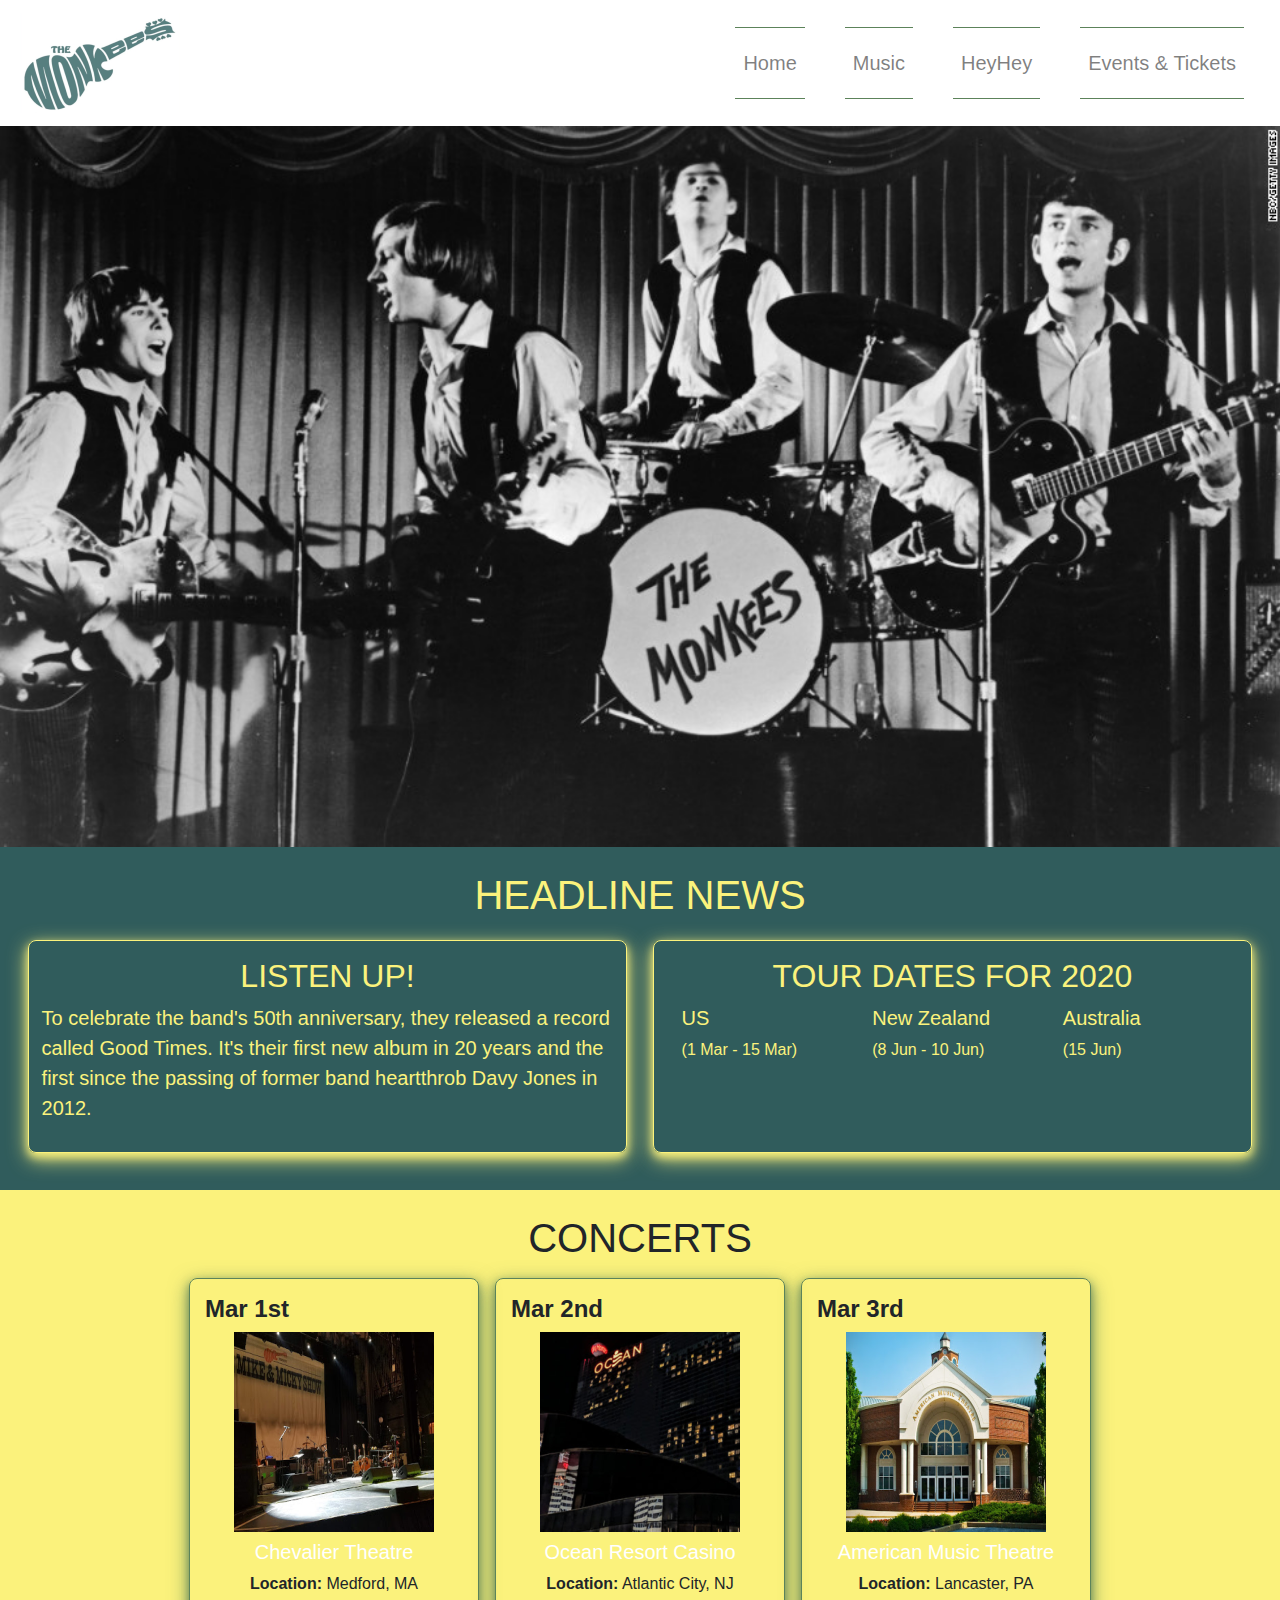
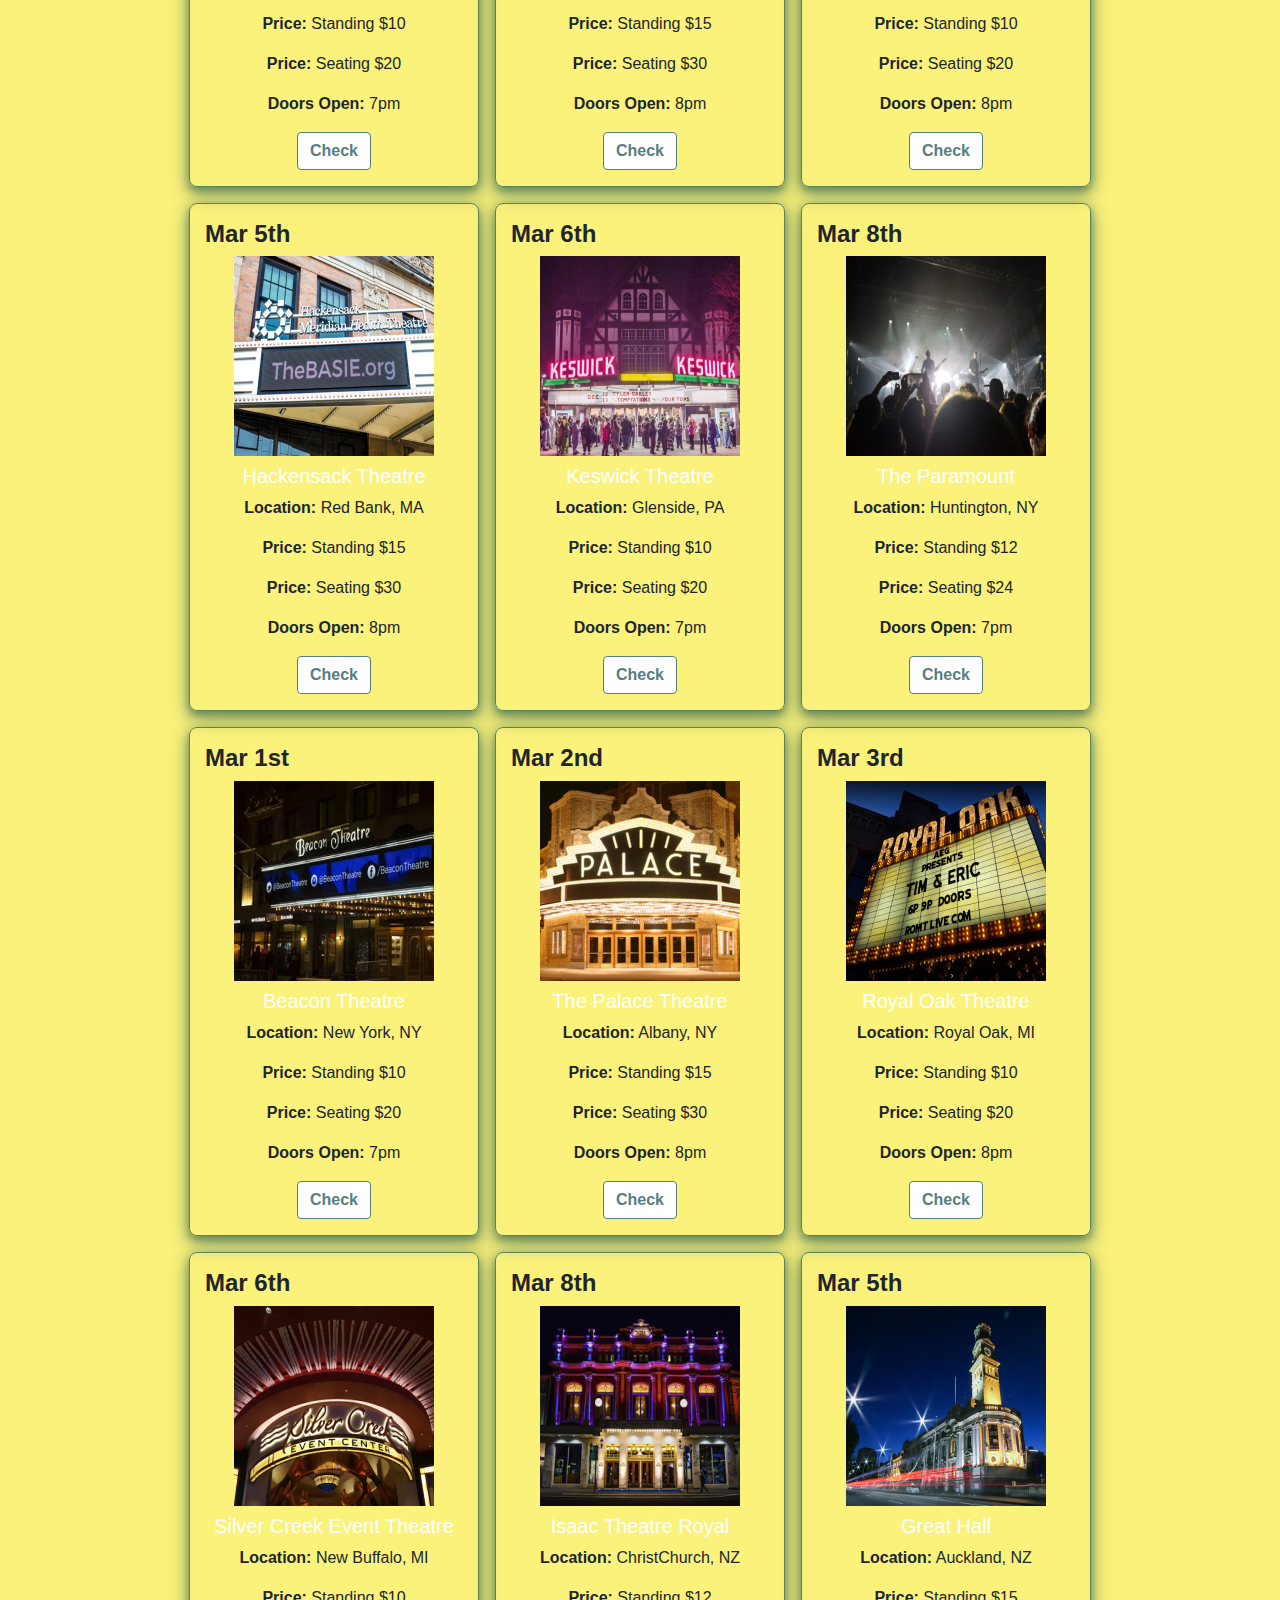
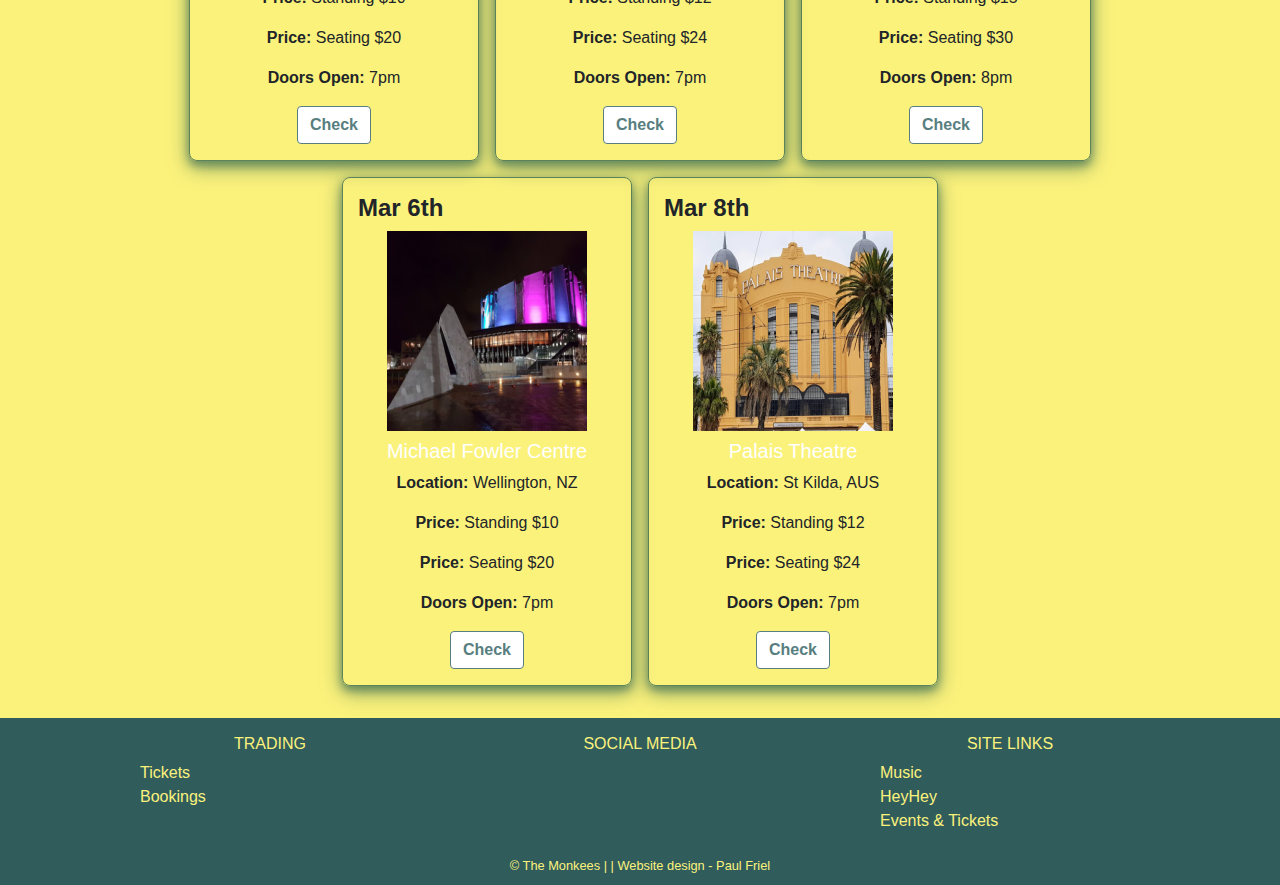
==== index.html @ 3a6ef6d2 "Headline news container revised bootstrap formatting to col-sm. Improved UXD." ====
<!DOCTYPE html>
<html lang="en">

<head>
    <meta charset="UTF-8">
    <meta name="viewport" content="initial-scale=1, maximum-scale=1, user-scalable=no, width=device-width, viewport-fit=cover">
    <meta http-equiv="X-UA-Compatible" content="ie=edge">
    <title>The Monkees - Music Promotion</title>
    <!-- Favicon -->
    <link rel="shortcut icon" type="image/png" href="assets/images/logo/favicon.png">

    <!-- bootstrap css -->
    <link rel="stylesheet" href="https://stackpath.bootstrapcdn.com/bootstrap/4.4.1/css/bootstrap.min.css" integrity="sha384-Vkoo8x4CGsO3+Hhxv8T/Q5PaXtkKtu6ug5TOeNV6gBiFeWPGFN9MuhOf23Q9Ifjh" crossorigin="anonymous">

    <!-- Font awesome -->
    <link rel="stylesheet" href="https://cdnjs.cloudflare.com/ajax/libs/font-awesome/5.11.2/css/all.min.css" integrity="sha256-+N4/V/SbAFiW1MPBCXnfnP9QSN3+Keu+NlB+0ev/YKQ=" crossorigin="anonymous" />

    <!-- Personal CSS -->
    <link rel="stylesheet" href="assets/css/style.css" type="text/css" />
</head>

<body>
    <!-- Navbar -->
    <nav class="navbar navbar-expand-sm navbar-light bg-white small-box-shadow sticky-top">

        <a class="navbar-brand px-1 mr-md-1" href="index.html">
            <img src="assets/images/logo/themonkeesbrand.png" alt="The Monkees">
            </a>

        <!-- Navbar collapses in a mobile view. Full navbar restored in both tablet & desktop views -->
        <button class="navbar-toggler" type="button" data-toggle="collapse" data-target="#navbarSupportedContent" aria-controls="navbarSupportedContent" aria-expanded="false" aria-label="Toggle navigation">
        <span class="navbar-toggler-icon"></span>
        </button>

        <div class="collapse navbar-collapse" id="navbarSupportedContent">
            <ul class="navbar-nav ml-auto">
                <!-- User options include Home, Music, HeyHey & Events and Tickets -->
                <li class="nav-item">
                    <a class="nav-link" href="index.html">Home<span class="sr-only">(current)</span></a>
                </li>
                <li class="nav-item">
                    <a class="nav-link" href="music.html">Music</a>
                </li>
                <li class="nav-item">
                    <a class="nav-link" href="heyhey.html">HeyHey</a>
                </li>
                <li class="nav-item">
                    <a class="nav-link" href="eventsandtickets.html">Events & Tickets</a>
                </li>
            </ul>
        </div>
    </nav>
    <section>
        <!-- Main Image -->
        <div class="px-0 py-0 container-fluid content-center-justify">
            <div id="main-image">
                <img class="img-fluid" src="assets/images/band/monkees.jpg" alt="Band performing on stage" width="3000">
            </div>
        </div>
    </section>
    <section id="headline-news">
        <!-- Headline news announcing The Monkees 50th anniversary & new tour dates for 2020 -->
        <div class="pt-4 pb-4 container-fluid">
            <h1>Headline News</h1>
            <div class="row">
                <div class="pt-3 col-sm listen-up">
                    <h2><i class="fas fa-headphones"></i> Listen Up! </h2>
                    <p>To celebrate the band's 50th anniversary, they released a record called Good Times. It's their first new album in 20 years and the first since the passing of former band heartthrob Davy Jones in 2012.</p>
                </div>
                <div class="pt-3 col-sm just-released">
                    <h2><i class="fas fa-broadcast-tower"></i> Tour Dates For 2020</h2>
                    <div class="row">
                        <div class="col-sm">
                            <span><i class="fas fa-ticket-alt"></i> US</span>
                            <p><small>(1 Mar - 15 Mar)</small></p>
                        </div>
                        <div class="col-sm">
                            <span><i class="fas fa-ticket-alt"></i> New Zealand</span>
                            <p><small>(8 Jun - 10 Jun)</small></p>
                        </div>
                        <div class="col-sm">
                            <span><i class="fas fa-ticket-alt"></i> Australia</span>
                            <p><small>(15 Jun)</small></p>
                        </div>
                    </div>
                </div>
            </div>
        </div>
    </section>
    <section id="tour-dates">
        <!-- Upcoming tour dates, location, venue & button to click for ticket availability -->
        <div class="pt-4 pb-4 container">
            <h1>Concerts</h1>
            <div class="row justify-content-center text-center">
                <!-- Individual cards setting out the summary tour event information -->
                <!-- Chevalier Theatre, Medford, MA (US) -->
                <div class="col-md-4 col-lg-4 card-style">
                    <div class="text-center">
                        <h4 class="pt-3 text-left"><strong>Mar 1st</strong></h4>
                        <a href="https://chevaliertheatre.com/" target="_blank " aria-label="See us at Chevalier " rel="noopener ">
                        <img src="assets/images/venue/chevalier.png" class="img-fluid" alt="chevalier theatre">
                        </a>
                        <div class="pt-2 justify-content-center text-center">
                            <h5>Chevalier Theatre</h5>
                            <p><i class="fas fa-map-marker-alt"></i><strong> Location:</strong> Medford, MA</p>
                            <p><i class="fas fa-hand-holding-usd"></i><strong> Price:</strong> Standing $10</p>
                            <p><i class="fas fa-hand-holding-usd"></i><strong> Price:</strong> Seating $20</p>
                            <p><i class="far fa-clock"></i><strong> Doors Open:</strong> 7pm</p>
                            <a href="eventsandtickets.html" class="btn btn-check" role="button">Check</a>
                        </div>
                    </div>
                </div>
                <!-- Ocean Resort Casino, Atlantic City, NJ (US) -->
                <div class="col-md-4 col-lg-4 card-style">
                    <div class="text-center">
                        <h4 class="pt-3 text-left"><strong>Mar 2nd</strong></h4>
                        <a href="https://www.theoceanac.com/hotel/" target="_blank " aria-label="See us at Ocean Resort " rel="noopener ">
                        <img src="assets/images/venue/oceanresort.png" class="img-fluid" alt="ocean resort casino">
                        </a>
                        <div class="pt-2 justify-content-center text-center">
                            <h5>Ocean Resort Casino</h5>
                            <p><i class="fas fa-map-marker-alt"></i><strong> Location:</strong> Atlantic City, NJ</p>
                            <p><i class="fas fa-hand-holding-usd"></i><strong> Price:</strong> Standing $15</p>
                            <p><i class="fas fa-hand-holding-usd"></i><strong> Price:</strong> Seating $30</p>
                            <p><i class="far fa-clock"></i><strong> Doors Open:</strong> 8pm</p>
                            <a href="eventsandtickets.html" class="btn btn-check" role="button">Check</a>
                        </div>
                    </div>
                </div>
                <!-- American Music Theatre, Lancaster, PA (US -->
                <div class="col-md-4 col-lg-4 card-style">
                    <div class="text-center">
                        <h4 class="pt-3 text-left"><strong>Mar 3rd</strong></h4>
                        <a href="https://amtshows.com/" target="_blank " aria-label="See us at AMT " rel="noopener ">
                        <img src="assets/images/venue/americanmusic.png" class="img-fluid" alt="american music theatre">
                        </a>
                        <div class="pt-2 justify-content-center text-center">
                            <h5>American Music Theatre</h5>
                            <p><i class="fas fa-map-marker-alt"></i><strong> Location:</strong> Lancaster, PA</p>
                            <p><i class="fas fa-hand-holding-usd"></i><strong> Price:</strong> Standing $10</p>
                            <p><i class="fas fa-hand-holding-usd"></i><strong> Price:</strong> Seating $20</p>
                            <p><i class="far fa-clock"></i><strong> Doors Open:</strong> 8pm</p>
                            <a href="eventsandtickets.html" class="btn btn-check" role="button">Check</a>
                        </div>
                    </div>
                </div>
                <!-- Hackensack Theatre, Red Bank, MA (US) -->
                <div class="col-md-4 col-lg-4 card-style">
                    <div class="text-center">
                        <h4 class="pt-3 text-left"><strong>Mar 5th</strong></h4>
                        <a href="https://thebasie.org/" target="_blank " aria-label="See us at The Basie " rel="noopener ">
                        <img src="assets/images/venue/hackensack.png" class="img-fluid" alt="hackensack theatre">
                        </a>
                        <div class="pt-2 justify-content-center text-center">
                            <h5>Hackensack Theatre</h5>
                            <p><i class="fas fa-map-marker-alt"></i><strong> Location:</strong> Red Bank, MA</p>
                            <p><i class="fas fa-hand-holding-usd"></i><strong> Price:</strong> Standing $15</p>
                            <p><i class="fas fa-hand-holding-usd"></i><strong> Price:</strong> Seating $30</p>
                            <p><i class="far fa-clock"></i><strong> Doors Open:</strong> 8pm</p>
                            <a href="eventsandtickets.html" class="btn btn-check" role="button">Check</a>
                        </div>
                    </div>
                </div>
                <!-- Keswick Theatre, Glenside, PA (US) -->
                <div class="col-md-4 col-lg-4 card-style">
                    <div class="text-center">
                        <h4 class="pt-3 text-left"><strong>Mar 6th</strong></h4>
                        <a href="https://www.keswicktheatre.com/" target="_blank " aria-label="See us at Keswick  " rel="noopener ">
                        <img src="assets/images/venue/keswick.png" class="img-fluid" alt="keswick theatre">
                        </a>
                        <div class="pt-2 justify-content-center text-center">
                            <h5>Keswick Theatre</h5>
                            <p><i class="fas fa-map-marker-alt"></i><strong> Location:</strong> Glenside, PA</p>
                            <p><i class="fas fa-hand-holding-usd"></i><strong> Price:</strong> Standing $10</p>
                            <p><i class="fas fa-hand-holding-usd"></i><strong> Price:</strong> Seating $20</p>
                            <p><i class="far fa-clock"></i><strong> Doors Open:</strong> 7pm</p>
                            <a href="eventsandtickets.html" class="btn btn-check" role="button">Check</a>
                        </div>
                    </div>
                </div>
                <!-- The Paramount, Huntington, NY (US) -->
                <div class="col-md-4 col-lg-4 card-style">
                    <div class="text-center">
                        <h4 class="pt-3 text-left"><strong>Mar 8th</strong></h4>
                        <a href="https://paramountny.com/" target="_blank " aria-label="See us at Paramount  " rel="noopener ">
                        <img src="assets/images/venue/paramount.png" class="img-fluid" alt="the paramount">
                        </a>
                        <div class="pt-2 justify-content-center text-center">
                            <h5>The Paramount</h5>
                            <p><i class="fas fa-map-marker-alt"></i><strong> Location:</strong> Huntington, NY</p>
                            <p><i class="fas fa-hand-holding-usd"></i><strong> Price:</strong> Standing $12</p>
                            <p><i class="fas fa-hand-holding-usd"></i><strong> Price:</strong> Seating $24</p>
                            <p><i class="far fa-clock"></i><strong> Doors Open:</strong> 7pm</p>
                            <a href="eventsandtickets.html" class="btn btn-check" role="button">Check</a>
                        </div>
                    </div>
                </div>
                <!-- Beacon Theatre, New York, NY (US) -->
                <div class="col-md-4 col-lg-4 card-style">
                    <div class="text-center">
                        <h4 class="pt-3 text-left"><strong>Mar 1st</strong></h4>
                        <a href="https://www.msg.com/beacon-theatre/" target="_blank " aria-label="See us at Beacon  " rel="noopener ">
                        <img src="assets/images/venue/beacon.png" class="img-fluid" alt="beacon theatre">
                        </a>
                        <div class="pt-2 justify-content-center text-center">
                            <h5>Beacon Theatre</h5>
                            <p><i class="fas fa-map-marker-alt"></i><strong> Location:</strong> New York, NY</p>
                            <p><i class="fas fa-hand-holding-usd"></i><strong> Price:</strong> Standing $10</p>
                            <p><i class="fas fa-hand-holding-usd"></i><strong> Price:</strong> Seating $20</p>
                            <p><i class="far fa-clock"></i><strong> Doors Open:</strong> 7pm</p>
                            <a href="eventsandtickets.html" class="btn btn-check" role="button">Check</a>
                        </div>
                    </div>
                </div>
                <!-- The Palace Theatre, Albany, NY (US) -->
                <div class="col-md-4 col-lg-4 card-style">
                    <div class="text-center">
                        <h4 class="pt-3 text-left"><strong>Mar 2nd</strong></h4>
                        <a href="https://www.palacealbany.org/" target="_blank " aria-label="See us at The Palace  " rel="noopener ">
                        <img src="assets/images/venue/palace.png" class="img-fluid" alt="the palace theatre">
                        </a>
                        <div class="pt-2 justify-content-center text-center">
                            <h5>The Palace Theatre</h5>
                            <p><i class="fas fa-map-marker-alt"></i><strong> Location:</strong> Albany, NY</p>
                            <p><i class="fas fa-hand-holding-usd"></i><strong> Price:</strong> Standing $15</p>
                            <p><i class="fas fa-hand-holding-usd"></i><strong> Price:</strong> Seating $30</p>
                            <p><i class="far fa-clock"></i><strong> Doors Open:</strong> 8pm</p>
                            <a href="eventsandtickets.html" class="btn btn-check" role="button">Check</a>
                        </div>
                    </div>
                </div>
                <!-- Royal Oak Theatre, Royal Oak, MI (US) -->
                <div class="col-md-4 col-lg-4 card-style">
                    <div class="text-center">
                        <h4 class="pt-3 text-left"><strong>Mar 3rd</strong></h4>
                        <a href="https://www.royaloakmusictheatre.com/" target="_blank " aria-label="See us at Royal Oak  " rel="noopener ">
                        <img src="assets/images/venue/royaloak.png" class="img-fluid" alt="royal oak theatre">
                        </a>
                        <div class="pt-2 justify-content-center text-center">
                            <h5>Royal Oak Theatre</h5>
                            <p><i class="fas fa-map-marker-alt"></i><strong> Location:</strong> Royal Oak, MI</p>
                            <p><i class="fas fa-hand-holding-usd"></i><strong> Price:</strong> Standing $10</p>
                            <p><i class="fas fa-hand-holding-usd"></i><strong> Price:</strong> Seating $20</p>
                            <p><i class="far fa-clock"></i><strong> Doors Open:</strong> 8pm</p>
                            <a href="eventsandtickets.html" class="btn btn-check" role="button">Check</a>
                        </div>
                    </div>
                </div>
                <!-- Mystic Lake Casino Hotel, Prior Lake, MN (US)
                <div class="col-md-4 col-lg-4 card-style">
                    <div class="text-center">
                        <h4 class="pt-3 text-left"><strong>Mar 5th</strong></h4>
                        <a href="https://mysticlake.com/" target="_blank " aria-label="See us at Mystic Lake  " rel="noopener ">
                        <img src="assets/images/venue/mysticlake.png" class="img-fluid" alt="mystic lake casino hotel">
                        </a>
                        <div class="pt-2 justify-content-center text-center">
                            <h5>Mystic Lake Casino Hotel</h5>
                            <p><i class="fas fa-map-marker-alt"></i><strong> Location:</strong> Prior Lake, MN</p>
                            <p><i class="fas fa-hand-holding-usd"></i><strong> Price:</strong> Standing $15</p>
                            <p><i class="fas fa-hand-holding-usd"></i><strong> Price:</strong> Seating $30</p>
                            <p><i class="far fa-clock"></i><strong> Doors Open:</strong> 8pm</p>
                            <a href="eventsandtickets.html" class="btn btn-check" role="button">Check</a>
                        </div>
                    </div>
                </div>
                <!-- Silver Creek Event Theatre, New Buffalo, MI (US) -->
                <div class="col-md-4 col-lg-4 card-style">
                    <div class="text-center">
                        <h4 class="pt-3 text-left"><strong>Mar 6th</strong></h4>
                        <a href="https://www.fourwindscasino.com/" target="_blank " aria-label="See us at Silver Creek  " rel="noopener ">
                        <img src="assets/images/venue/silvercreek.png" class="img-fluid" alt="silver creek event theatre">
                        </a>
                        <div class="pt-2 justify-content-center text-center">
                            <h5>Silver Creek Event Theatre</h5>
                            <p><i class="fas fa-map-marker-alt"></i><strong> Location:</strong> New Buffalo, MI</p>
                            <p><i class="fas fa-hand-holding-usd"></i><strong> Price:</strong> Standing $10</p>
                            <p><i class="fas fa-hand-holding-usd"></i><strong> Price:</strong> Seating $20</p>
                            <p><i class="far fa-clock"></i><strong> Doors Open:</strong> 7pm</p>
                            <a href="eventsandtickets.html" class="btn btn-check" role="button">Check</a>
                        </div>
                    </div>
                </div>
                <!-- Isaac Theatre Royal, ChristChurch, New Zealand -->
                <div class="col-md-4 col-lg-4 card-style">
                    <div class="text-center">
                        <h4 class="pt-3 text-left"><strong>Mar 8th</strong></h4>
                        <a href="https://isaactheatreroyal.co.nz/" target="_blank " aria-label="See us at Isaac Royal  " rel="noopener ">
                        <img src="assets/images/venue/isaacroyal.png" class="img-fluid" alt="isaac theatre royal">
                        </a>
                        <div class="pt-2 justify-content-center text-center">
                            <h5>Isaac Theatre Royal</h5>
                            <p><i class="fas fa-map-marker-alt"></i><strong> Location:</strong> ChristChurch, NZ</p>
                            <p><i class="fas fa-hand-holding-usd"></i><strong> Price:</strong> Standing $12</p>
                            <p><i class="fas fa-hand-holding-usd"></i><strong> Price:</strong> Seating $24</p>
                            <p><i class="far fa-clock"></i><strong> Doors Open:</strong> 7pm</p>
                            <a href="eventsandtickets.html" class="btn btn-check" role="button">Check</a>
                        </div>
                    </div>
                </div>
                <!-- Great Hall, Auckland, New Zealand -->
                <div class="col-md-4 col-lg-4 card-style">
                    <div class="text-center">
                        <h4 class="pt-3 text-left"><strong>Mar 5th</strong></h4>
                        <a href="https://www.aucklandlive.co.nz/venue/auckland-town-hall" target="_blank " aria-label="See us at Great Hall  " rel="noopener ">
                        <img src="assets/images/venue/greathall.png" class="img-fluid" alt="great hall">
                        </a>
                        <div class="pt-2 justify-content-center text-center">
                            <h5>Great Hall</h5>
                            <p><i class="fas fa-map-marker-alt"></i><strong> Location:</strong> Auckland, NZ</p>
                            <p><i class="fas fa-hand-holding-usd"></i><strong> Price:</strong> Standing $15</p>
                            <p><i class="fas fa-hand-holding-usd"></i><strong> Price:</strong> Seating $30</p>
                            <p><i class="far fa-clock"></i><strong> Doors Open:</strong> 8pm</p>
                            <a href="eventsandtickets.html" class="btn btn-check" role="button">Check</a>
                        </div>
                    </div>
                </div>
                <!-- Michael Fowler Centre, Wellington, New Zealand -->
                <div class="col-md-4 col-lg-4 card-style">
                    <div class="text-center">
                        <h4 class="pt-3 text-left"><strong>Mar 6th</strong></h4>
                        <a href="https://www.venueswellington.com/venues/michael-fowler-centre/" target="_blank " aria-label="See us at Michael Fowler  " rel="noopener ">
                        <img src="assets/images/venue/michaelfowler.png" class="img-fluid" alt="michael fowler centre">
                        </a>
                        <div class="pt-2 justify-content-center text-center">
                            <h5>Michael Fowler Centre</h5>
                            <p><i class="fas fa-map-marker-alt"></i><strong> Location:</strong> Wellington, NZ</p>
                            <p><i class="fas fa-hand-holding-usd"></i><strong> Price:</strong> Standing $10</p>
                            <p><i class="fas fa-hand-holding-usd"></i><strong> Price:</strong> Seating $20</p>
                            <p><i class="far fa-clock"></i><strong> Doors Open:</strong> 7pm</p>
                            <a href="eventsandtickets.html" class="btn btn-check" role="button">Check</a>
                        </div>
                    </div>
                </div>
                <!-- Palais Theatre, St Kilda, Australia -->
                <div class="col-md-4 col-lg-4 card-style">
                    <div class="text-center">
                        <h4 class="pt-3 text-left"><strong>Mar 8th</strong></h4>
                        <a href="http://palaistheatre.com.au/" target="_blank " aria-label="See us at Palais  " rel="noopener ">
                        <img src="assets/images/venue/palais.png" class="img-fluid" alt="palais theatre">
                        </a>
                        <div class="pt-2 justify-content-center text-center">
                            <h5>Palais Theatre</h5>
                            <p><i class="fas fa-map-marker-alt"></i><strong> Location:</strong> St Kilda, AUS</p>
                            <p><i class="fas fa-hand-holding-usd"></i><strong> Price:</strong> Standing $12</p>
                            <p><i class="fas fa-hand-holding-usd"></i><strong> Price:</strong> Seating $24</p>
                            <p><i class="far fa-clock"></i><strong> Doors Open:</strong> 7pm</p>
                            <a href="eventsandtickets.html" class="btn btn-check" role="button">Check</a>
                        </div>
                    </div>
                </div>
            </div>
        </div>
    </section>
    <!-- Footer including links to orders, social media & helpful site links too -->
    <footer id="footer" class="container-fluid">
        <div class="row">
            <div class="col-12">
                <div class="container mx-auto text-white">
                    <div class="row">
                        <!-- Links to both ticket and booking orders -->
                        <div class="col-12 col-sm-6 col-lg-4 text-center">
                            <h6 class="pt-3 text-uppercase">Trading</h6>
                            <ul class="pr-5 footer-text text-left">
                                <li><a href="#">Tickets</a></li>
                                <li><a href="#">Bookings</a></li>
                            </ul>
                        </div>
                        <!-- Social media links to Facebook, Twitter, You Tube, Instagram & Spotify -->
                        <div class="col-12 col-sm-6 col-lg-4 text-center">
                            <h6 class="pt-3 text-uppercase">Social Media</h6>
                            <ul class="pl-4 list-group list-group-horizontal social-icon text-left">
                                <li class="px-1 py-1">
                                    <a href=https://facebook.com/TheMonkees/ " target="_blank " aria-label="Find us on Facebook " rel="noopener ">
                            <i class="fab fa-facebook "></i>
                            </a></li>
                            <li class="px-1 py-1 "><a href="https://twitter.com/TheMonkees/ " target="_blank " aria-label="Find us on Twitter " rel="noopener ">
                            <i class="fab fa-twitter "></i>
                            </a></li>
                            <li class="px-1 py-1 "><a href="https://www.youtube.com/user/themonkees/ " target="_blank " aria-label="Find us on You Tube " rel="noopener ">
                            <i class="fab fa-youtube "></i>
                            </a></li>
                            <li class="px-1 py-1 "><a href="https://www.instagram.com/themonkees/ " target="_blank " aria-label="Find us on Instagram " rel="noopener ">
                            <i class="fab fa-instagram "></i>
                            </a></li>
                            <li class="px-1 py-1 "><a href="https://open.spotify.com/artist/320EPCSEezHt1rtbfwH6Ck/ " target="_blank " aria-label="Find us on Spotify " rel="noopener ">
                            <i class="fab fa-spotify "></i>
                            </a></li>
                        </ul>
                    </div>
                    <!-- Links to provide helpful user information -->
                    <div class="col-12 col-sm-6 col-lg-4 text-center ">
                        <h6 class="pt-3 text-uppercase ">Site Links</h6>
                        <ul class="footer-text text-left ">
                            <li><a href="# ">Music</a></li>
                            <li><a href="# ">HeyHey</a></li>
                            <li><a href="# ">Events & Tickets</a></li>
                        </ul>
                    </div>
                    <hr class="block-divider-short ">
                    <div class="pt-1 pb-2 col-12 text-center lower-footer">
                        <small>© The Monkees | <span id="performing-years"></span> | Website design - Paul Friel</small>
                    </div>
                </div>
            </div>
        </div>
    </div>
</footer>

    <!-- Javascript Library for Bootstrap -->
    <script src="https://code.jquery.com/jquery-3.4.1.min.js " integrity="sha256-CSXorXvZcTkaix6Yvo6HppcZGetbYMGWSFlBw8HfCJo=" crossorigin=" anonymous "></script>
    <script src="https://cdn.jsdelivr.net/npm/popper.js@1.16.0/dist/umd/popper.min.js " integrity="sha384-Q6E9RHvbIyZFJoft+2mJbHaEWldlvI9IOYy5n3zV9zzTtmI3UksdQRVvoxMfooAo " crossorigin="anonymous "></script>
    <script src="https://stackpath.bootstrapcdn.com/bootstrap/4.4.1/js/bootstrap.min.js " integrity="sha384-wfSDF2E50Y2D1uUdj0O3uMBJnjuUD4Ih7YwaYd1iqfktj0Uod8GCExl3Og8ifwB6 " crossorigin="anonymous "></script>

    <!-- Personal Javascript -->
    <script src="assets/js/main.js "></script>
</body>

</html>
---- assets/css/style.css ----
@import url('https://fonts.googleapis.com/css?family=Mukta:100,200,300,400,500,600,700|sans-serif:100,200,300,400,500,600,700');

/*----------Special Padding / Margin / Text----------*/

.row {
    margin-left: 0;
    /*helps remove unecessary white space on right vertical*/
    margin-right: 0;
    /*as above*/
}

ul {
  /* removes bullet points from unordered list */
  list-style-type: none;
}

h1,
h2 {
    text-transform: uppercase;
    text-align: center;
}

h6 {/*Custard Yellow*/
    color: #FBF27C;
}

h5,
.gallery {
    color: #FFF
}

.listen-up,
.just-released { /*Headline news containers formatting on index.html page*/
    font-size: 1.25rem;
    border: 1px solid #FBF27C;
    border-radius: 0.5rem;
    padding: 0.8rem;
    margin: 0.8rem;
    box-shadow: 0 4px 8px 0 rgba(251, 242, 124, 0.9), 0 6px 20px 0 rgba(251, 242, 124, 0.9);
}

/*---------------Colours--------------*/

/* #587E7F - Duck Egg Blue */
/* #FBF27C - Custard Yellow */
/* #5C835A - Sage Green */
/* #305C5C - Dark Green */
/* #000 - Black (used for text) */
/* #FFF - White (used for text) */

/*------------Navbar----------------*/

.nav-link {
  transition: 0.3s ease;
  background: #FFFFFF;
  color: #587E7F;
  font-size: 1.25rem;
  text-decoration: none;
  border-top: 0.0625rem solid #5C835A;
  border-bottom: 0.0625rem solid #5C835A;
  padding: 1.25rem 0;
  margin: 0 1.25rem;
}

.nav-link:hover {
  border-top: 0.25rem solid #587E7F;
  border-bottom: 0.25rem solid #587E7F;
  padding: 0.375rem 0; 
  font-weight: 400;
}


/*-------------Images------*/

#main-image {
    position: relative;
    width: 100%;
    background: no-repeat center center fixed;
    -webkit-background-size: cover;
    -moz-background-size: cover;
    -o-background-size: cover;
    background-size: cover;
    display: flex;
    align-items: center;
    justify-content: center;
    /*required to manage the horizontal centering of the 
    group image design*/
}

#video-image {
    position: relative;
    width: 100%;
    background: no-repeat center center fixed;
    -webkit-background-size: cover;
    -moz-background-size: cover;
    -o-background-size: cover;
    background-size: cover;
    display: flex;
    align-items: center;
    justify-content: center;
    /*required to manage the horizontal centering of the 
    group image design*/
}

.music {
    position: relative;
    height: 60vh;
    background: url(../images/band/4music.png) no-repeat center center fixed;
    -webkit-background-size: cover;
    -moz-background-size: cover;
    -o-background-size: cover;
    background-size: cover;
    display: flex;
    align-items: center;
    justify-content: center;
    /*required to manage the horixontal centering of the 
    callout design*/
}

.heyhey-image {
    position: relative;
    height: 80vh;
    background: url(../myimages/heyhey.jpg) no-repeat center center fixed;
    -webkit-background-size: cover;
    -moz-background-size: cover;
    -o-background-size: cover;
    background-size: cover;
    display: flex;
    align-items: center;
    justify-content: center;
    /*required to manage the horixontal centering of the 
    group image design*/
}

.eventsandtickets-image {
    position: relative;
    height: 80vh;
    background: url(../myimages/eventsandtickets.jpg) no-repeat center center fixed;
    -webkit-background-size: cover;
    -moz-background-size: cover;
    -o-background-size: cover;
    background-size: cover;
    display: flex;
    align-items: center;
    justify-content: center;
    /*required to manage the horixontal centering of the 
    group image design*/
}

.celebration-image {
    position: relative;
    height: 60vh;
    background: url(../myimages/celebration.jpg) no-repeat center center fixed;
    -webkit-background-size: cover;
    -moz-background-size: cover;
    -o-background-size: cover;
    background-size: cover;
    display: flex;
    align-items: center;
    justify-content: center;
    /*required to manage the horixontal centering of the 
    group image design*/
}

.opaque-overlay {
    position: absolute;
    top: 0;
    left: 0;
    height: 100%;
    width: 100%;
    background-color: rgba(88, 126, 127, 0.85);
}

/*-------------Containers-------------*/

#tour-dates {
    background-color: #FBF27C;
    /*Custard Yellow*/
}

#headline-news {
    background-color: #305C5C;
    /*Dark Green*/
    color: #FBF27C;
    /*Custard Yellow*/
}

.card-style {
  /* Latest tour date cards on home page with sage green shadow border */
  border: 0.1rem solid #5C835A;
  border-radius: 0.5rem;
  padding-bottom: 1rem;
  margin: 0.5rem;
  max-width: 18.125rem;
  box-shadow: 0 4px 8px 0 rgba(92, 131, 90, 0.8), 0 6px 20px 0 rgba(92, 131, 90, 0.8);
}

.timeline-container {
    padding: 10px;
    margin: 0px;
}

.album-container {
    padding: 10px;
    margin: 0px;
}

/*----------------Video---------------*/

.video-notice {
    margin: 5px;
    padding: 5px;
    font-family: Crimson Text, serif;
    font-variant: small-caps;
    font-size: 12px;
    font-weight: 200;
    text-align: center;
    color: #C43232
}

/*-------------Music--------------*/

.sound-control {
    width: 80%;
    max-width: 330px;
    margin-top: 20px;
}

.singles-cover {
    box-shadow: 0 4px 8px 0 rgba(0, 0, 0, 0.2), 0 6px 20px 0 rgba(0, 0, 0, 0.19);
}

/*------------Discography----------*/

.album-cover-disco {
    width: 300px;
    height: 300px;
    margin-top: 10px;
    margin-bottom: 45px;
    box-shadow: 0 4px 8px 0 rgba(0, 0, 0, 0.2), 0 6px 20px 0 rgba(0, 0, 0, 0.19);
}

.album-cover-image-music {
    Height: 190px;
    Width: 190px;
    margin-top: 20px;
    box-shadow: 0 4px 8px 0 rgba(0, 0, 0, 0.2), 0 6px 20px 0 rgba(0, 0, 0, 0.19);
}

/*------------Band Carousel-----------*/

* {
    box-sizing: border-box
}

/* Slideshow container */

.slideshow-container {
    background: no-repeat center center fixed;
    -webkit-background-size: cover;
    -moz-background-size: cover;
    -o-background-size: cover;
    background-size: cover;
    display: flex;
    align-items: center;
    justify-content: center;
    /*required to manage the horixontal centering of the 
    group image design*/
}

.myimages {
    display: none;
}

.dots-circles {
    padding-top: 10px;
    padding-bottom: 10px;
}

/* The dots/bullets/indicators */

.dot {
    cursor: pointer;
    height: 15px;
    width: 15px;
    margin: 0 2px;
    background-color: #bbb;
    border-radius: 50%;
    display: inline-block;
    transition: background-color 0.6s ease;
}

.active,
.dot:hover {
    background-color: #717171;
}

/* Fading animation */

.fade {
    -webkit-animation-name: fade;
    -webkit-animation-duration: 5s;
    /*Timing allows user to read narrative*/
    animation-name: fade;
    animation-duration: 5s;
}

@-webkit-keyframes fade {
    from {
        opacity: .4
    }
    to {
        opacity: 1
    }
}

@keyframes fade {
    from {
        opacity: .4
    }
    to {
        opacity: 1
    }
}

/*---------------Footer---------------------*/

#footer {
  background-color: #305C5C;
  /*Dark Green*/
  border-color: #305C5C;
  /*Dark Green*/
}

.footer-text li a {
  font-size: 1rem;
  font-weight: 400;
  color: #FBF27C;
  /*Custard Yellow*/
}

.lower-footer {
  color: #FBF27C;
  /*Custard Yellow*/  
}

/*---------------Social Media---------------*/

/* To include styling for social media fonts > font awesome */

.fa-facebook,
.fa-twitter,
.fa-youtube,
.fa-instagram, 
.fa-spotify {
  background-color: #FBF27C;
  /* custard yellow */    
  font-size: 2.5rem;
  color: #305C5C;
  /*Dark Green*/
  transition: all 0.5s ease-in-out;
    -o-transition: all 0.5s ease-in-out;
    /*Opera*/
    -moz-transition: all 0.5s ease-in-out;
    /*Windows*/
    -webkit-transition: all 0.5s ease-in-out;
    /*Apple*/
}

.fa-facebook:hover {
    background: #3b5998;
    /*Facebook Blue*/
    color: #ffffff;
}

.fa-twitter:hover {
    background: #55ACEE;
    /*Twitter Blue*/
    color: #ffffff;
}

.fa-youtube:hover {
    background: #E62117;
    /*Youtube Red*/
    color: #ffffff;
}

.fa-instagram:hover {
    background: #8a3ab9;
    /*Instagram Purple*/
    color: #ffffff;
}

.fa-spotify:hover {
    background: #1ED760;
    /*Spotify Green*/
    color: #ffffff;
}

/*-------------Block Dividers---------*/

/*---------------Buttons--------------*/

.btn-check {
  background-color: #FFFFFF;
  /*White*/
  border: 0.1rem solid #587E7F;
  /*Duck Egg Blue*/
  color: #587E7F;
  font-weight: 600;
  cursor: pointer;
  /* Add a mouse pointer on hover */
}

.btn-check:hover {
  background-color: #587E7F;
  /*Duck Egg Blue*/
  border: 0.1rem solid #587E7F;
  color: #FAFAFA;
  font-weight: 600;
  box-shadow: 0 4px 8px 0 rgba(0, 0, 0, 0.2), 0 6px 20px 0 rgba(0, 0, 0, 0.19);
}

.btn-cta {
    border-radius: 50%;
    width: 100px;
    text-align: center;
}

.btn-red {
    color: #fafafa;
    background-color: #C43232;
    border-color: #C43232;
    font-family: Crimson Text, serif;
    font-weight: 300;
}

.btn-green {
    color: #fafafa;
    background-color: #6CB8AC;
    border-color: #6CB8AC;
    font-family: Crimson Text, serif;
    font-weight: 300;
}

.btn-red:hover,

.btn-red:active,

.btn-red:focus,

.btn-red:active:focus {
    background-color: rgb(162, 42, 42);
    /*slight contrast to #C43232 red*/
    border-color: rgb(162, 42, 42);
    /*slight contrast to #C43232 red*/
    color: #fafafa;
}

.book-tickets-details button {
    font-size: 14px;
    font: bold;
}

.check-tickets-details a {
    background-color: #C43232;
    border-color: #C43232;
    color: #fafafa;
    font-family: bangers, cursive;
    font-weight: bold;
    font-size: 16px;
    border-radius: 50%;
    width: 65px;
    text-align: center;
}

.check-tickets-details a:hover,
.book-tickets-details a:hover {
    background-color: #6CB8AC;
    /*Change to green once hovered*/
    border-color: #6CB8AC;
    color: #000000;
    text-decoration: none;
    transition: all 0.5s ease-in-out;
    -o-transition: all 0.5s ease-in-out;
    /*Opera*/
    -moz-transition: all 0.5s ease-in-out;
    /*Windows*/
    -webkit-transition: all 0.5s ease-in-out;
    /*Apple*/
}

.booking-writeup button {
    display: block;
    margin-left: auto;
    margin-right: auto;
    background-color: #990099;
    /*lilac*/
    border-color: #990099;
    color: #ffccff;
    font-weight: bold;
    border-radius: 23px;
    width: 120px;
}

.booking-writeup button:hover {
    display: block;
    margin-left: auto;
    margin-right: auto;
    background-color: #660066;
    /*purple*/
    border-color: #660066;
    color: #fafafa;
}

/*--------------Media Queries---------*/

@media screen and (max-width: 375px) { /*mobile*/
    .music { /* music wallpaper extends to above footer */
        height: 220vh;
    }
}

@media screen and (min-width: 1200px) { /*desktop*/
    .music { /* music wallpaper space created between bottom of container to above footer */
        height: 65vh;
    }
}
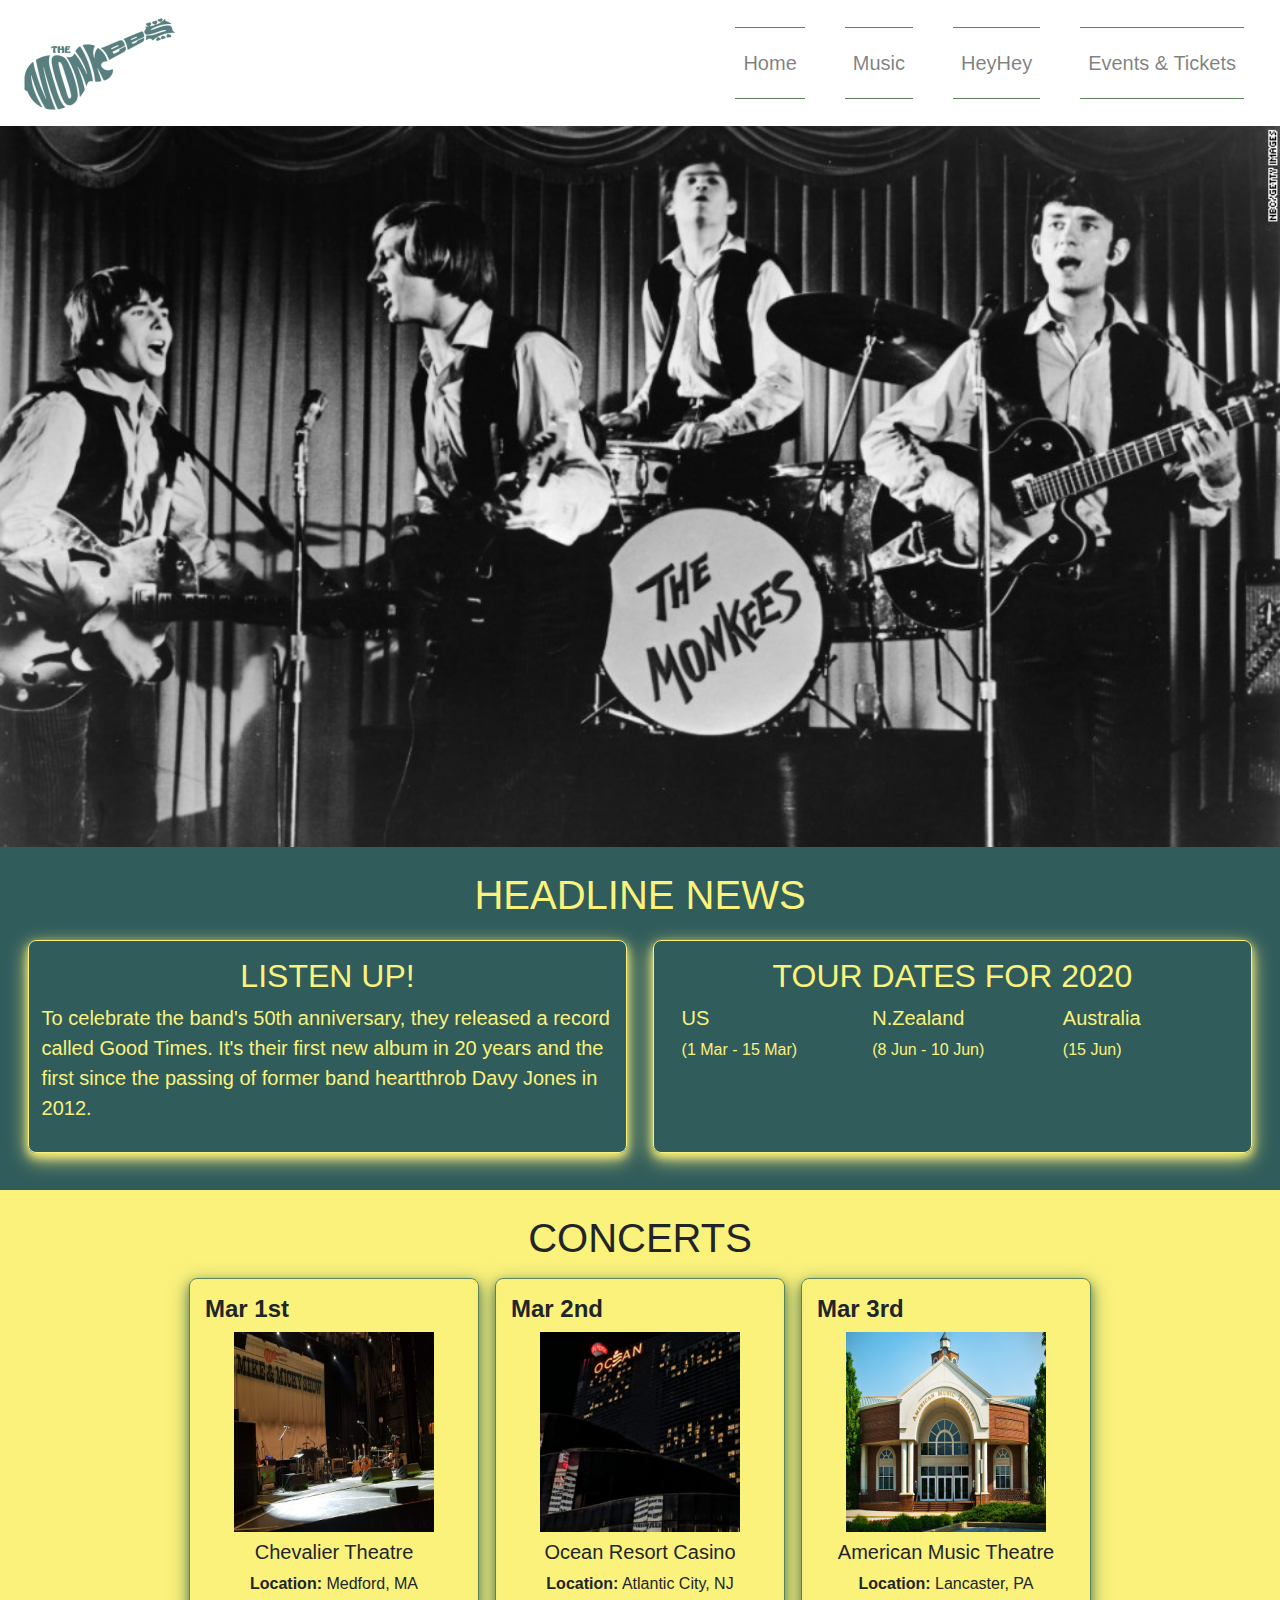
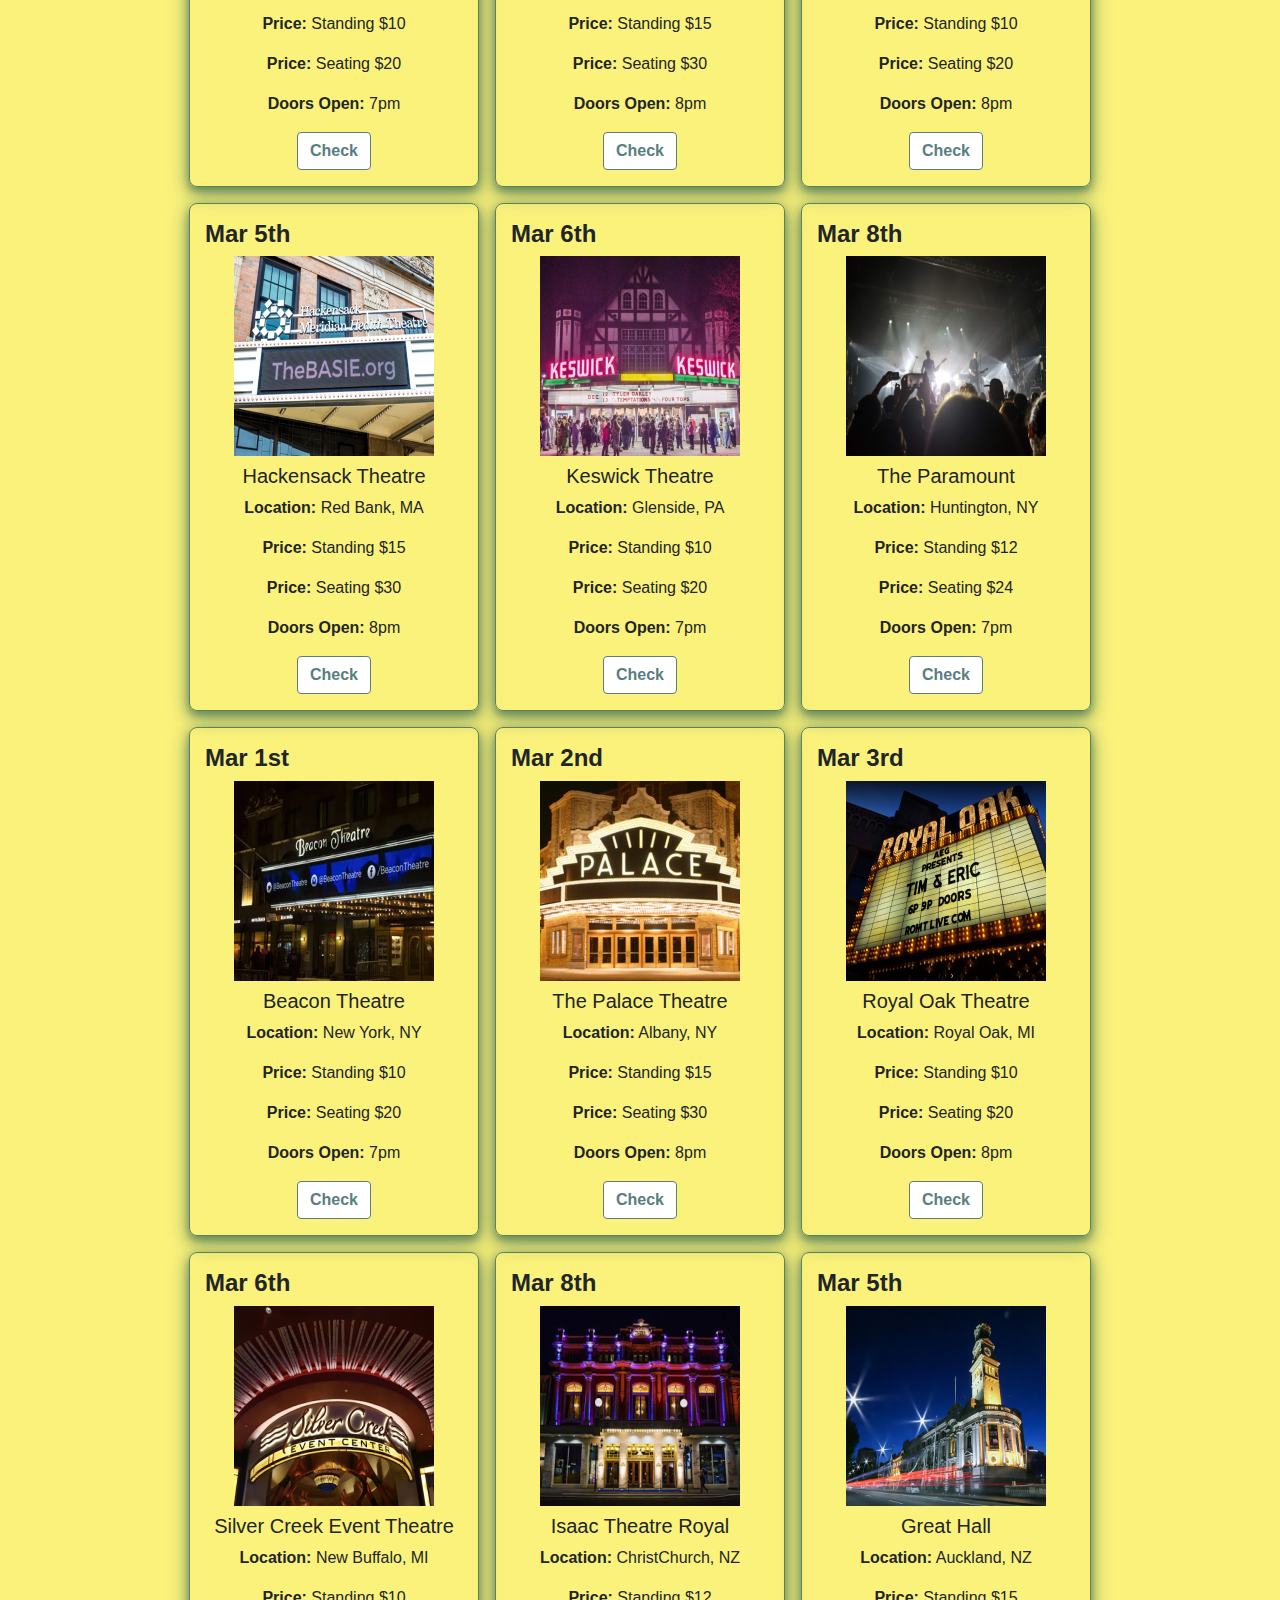
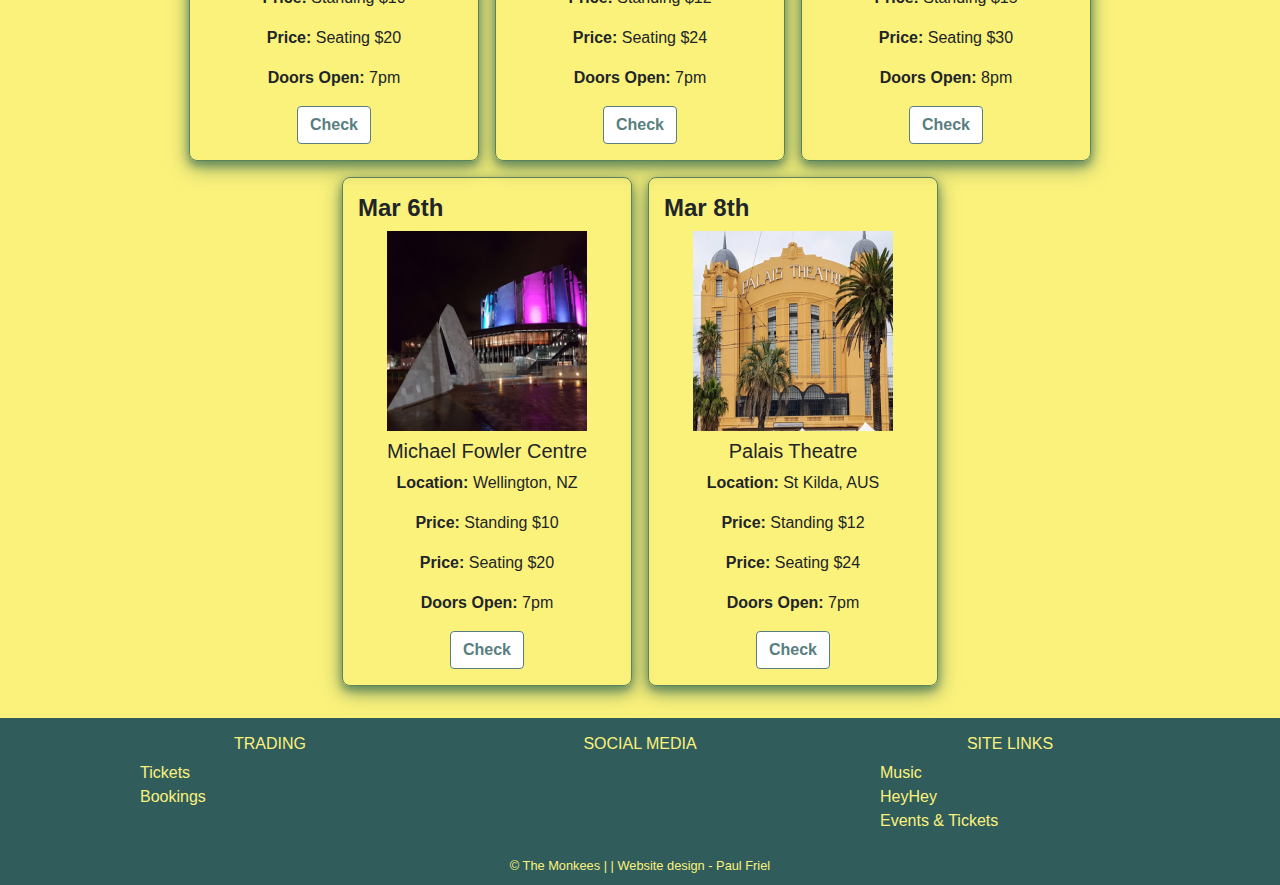
==== commit 2d3e8784: "Shortened New Zealand country name for improved UXD." ====
--- a/index.html
+++ b/index.html
@@ -75,7 +75,7 @@
                             <p><small>(1 Mar - 15 Mar)</small></p>
                         </div>
                         <div class="col-sm">
-                            <span><i class="fas fa-ticket-alt"></i> New Zealand</span>
+                            <span><i class="fas fa-ticket-alt"></i> N.Zealand</span>
                             <p><small>(8 Jun - 10 Jun)</small></p>
                         </div>
                         <div class="col-sm">
--- a/assets/css/style.css
+++ b/assets/css/style.css
@@ -24,9 +24,8 @@
     color: #FBF27C;
 }
 
-h5,
 .gallery {
-    color: #FFF
+    color: #FFF;
 }
 
 .listen-up,
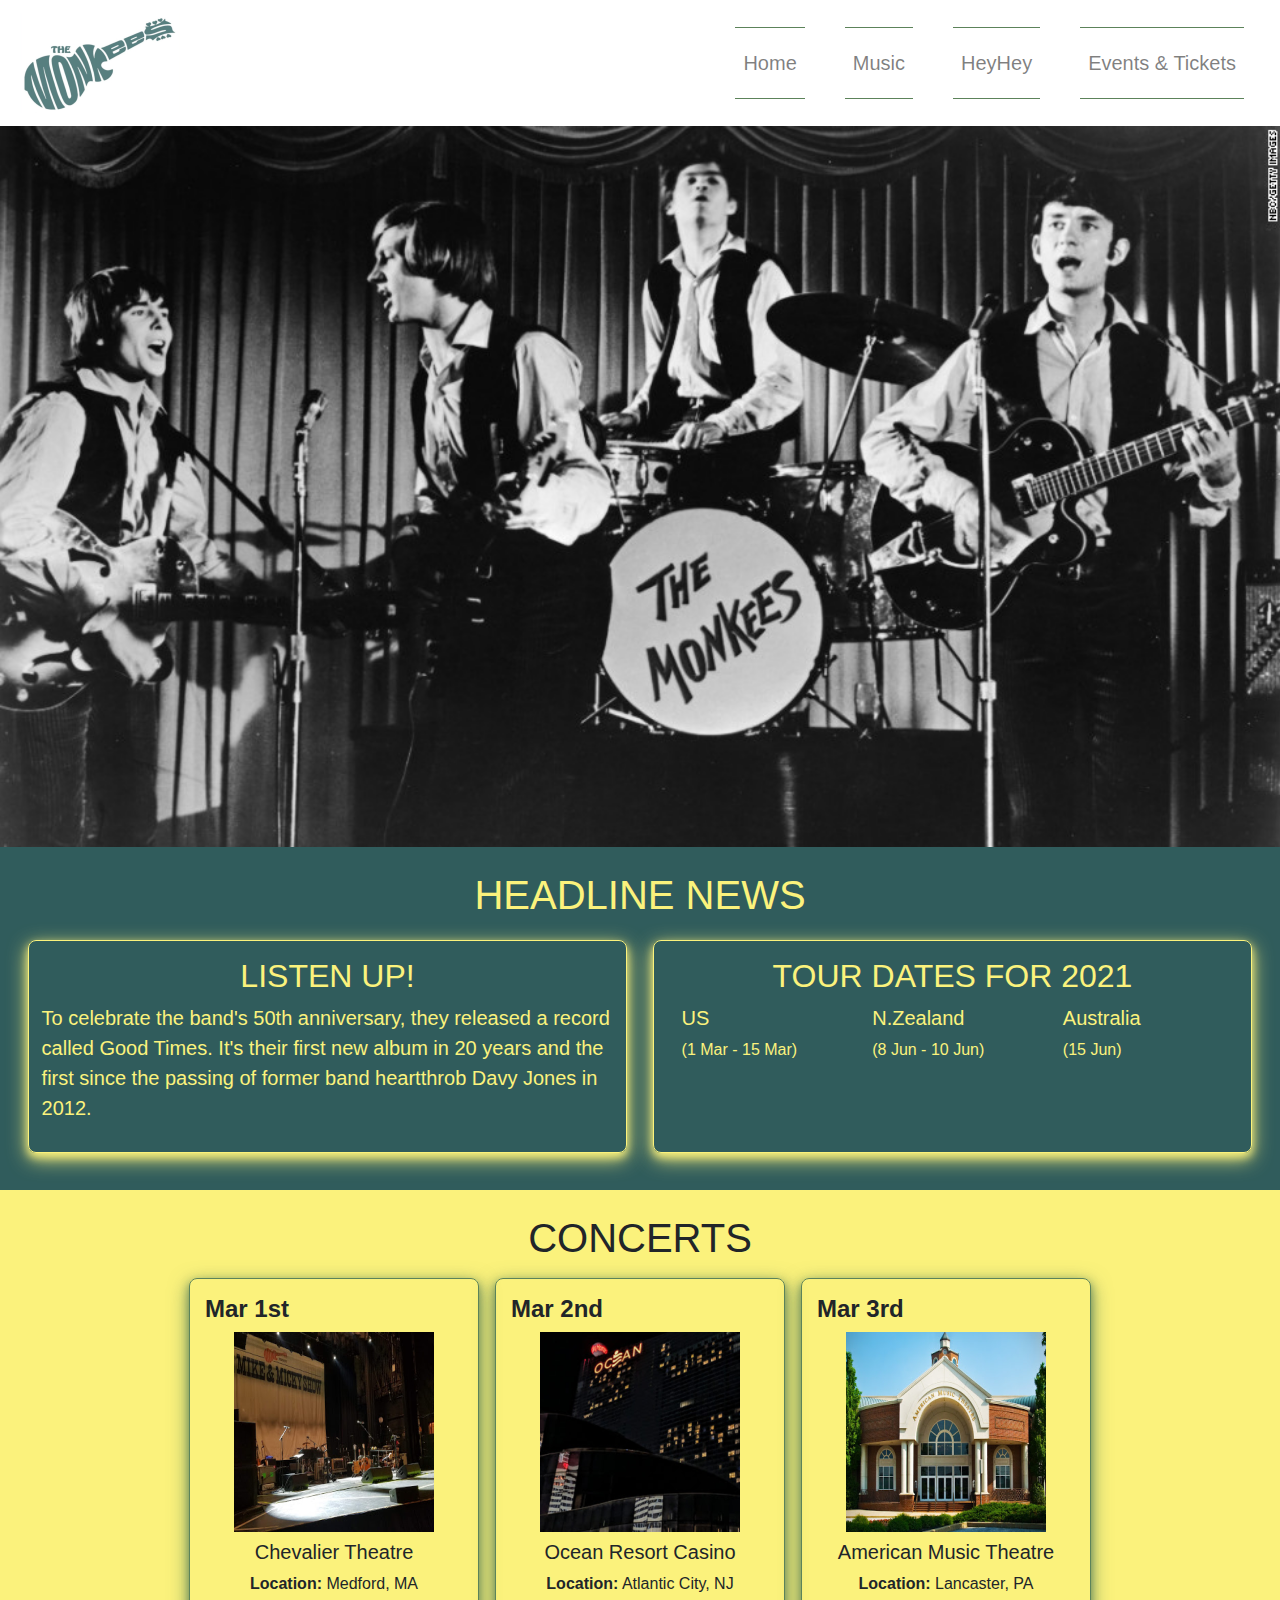
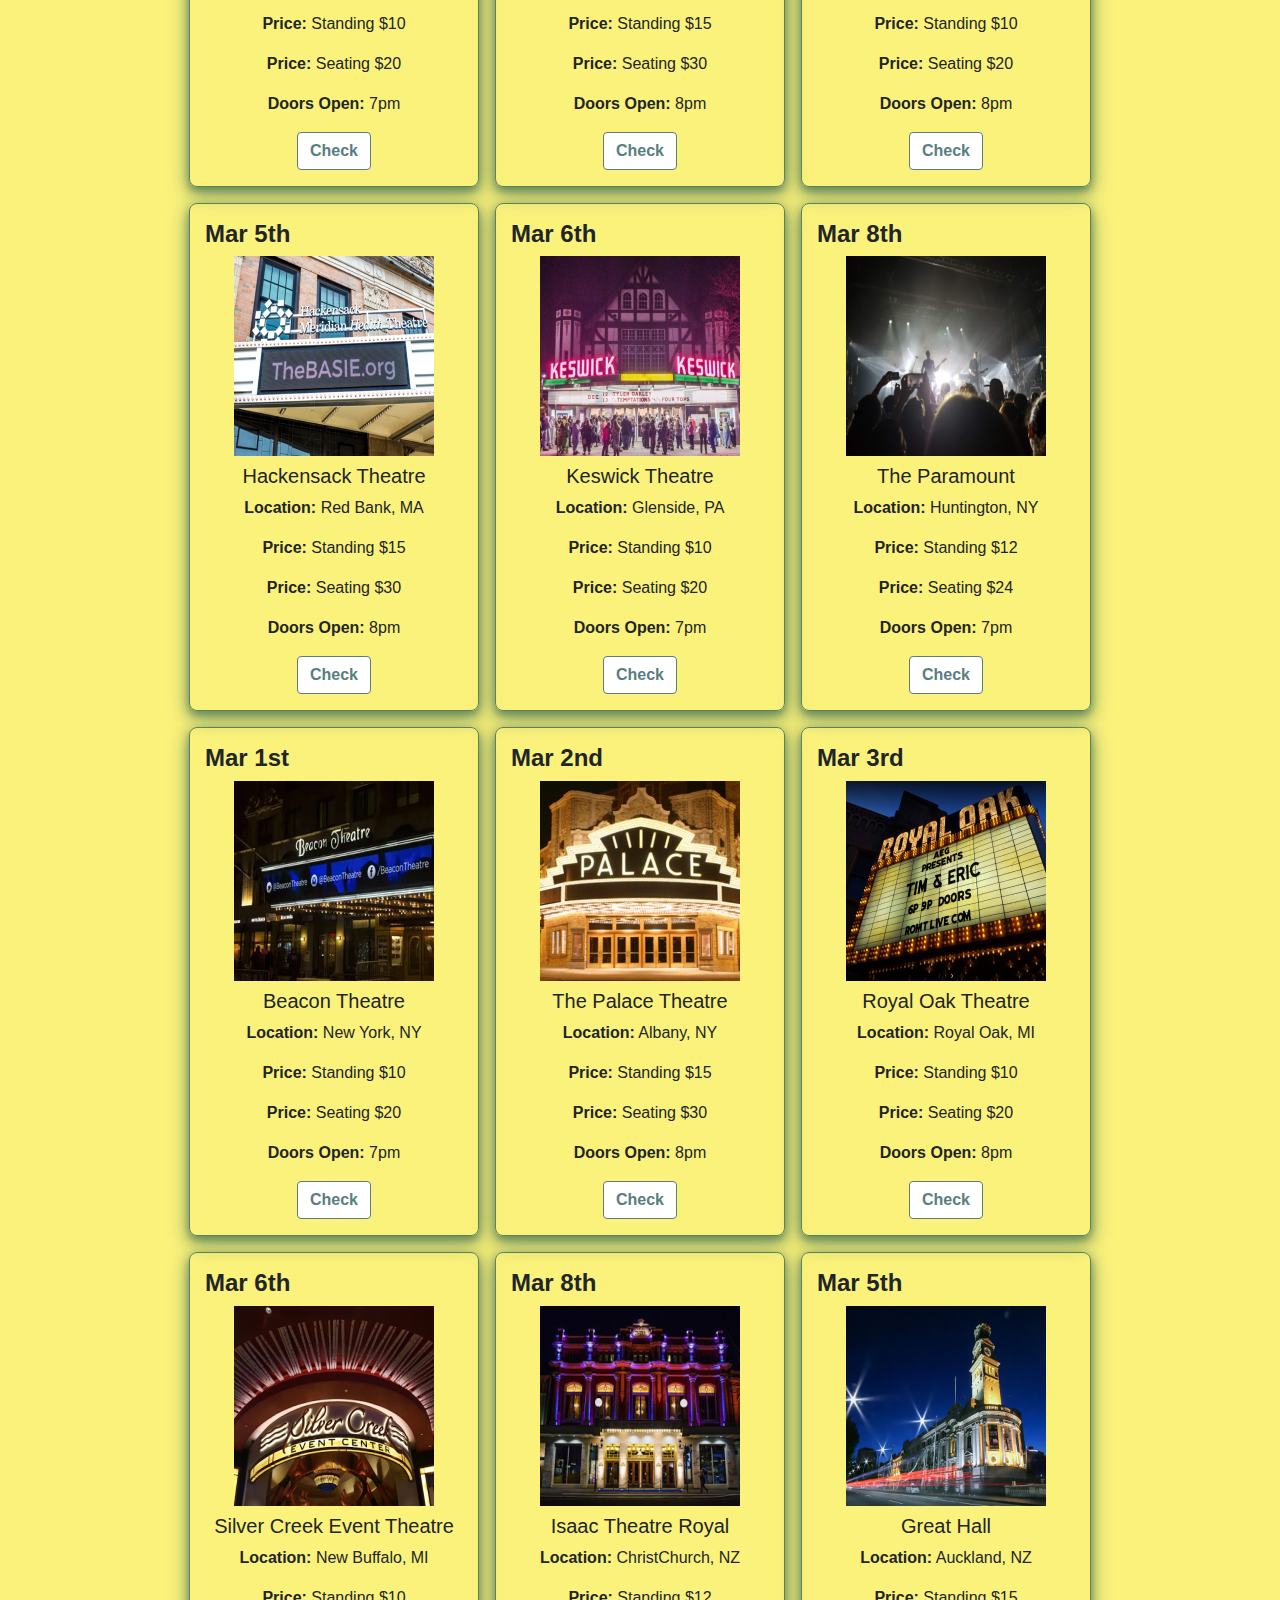
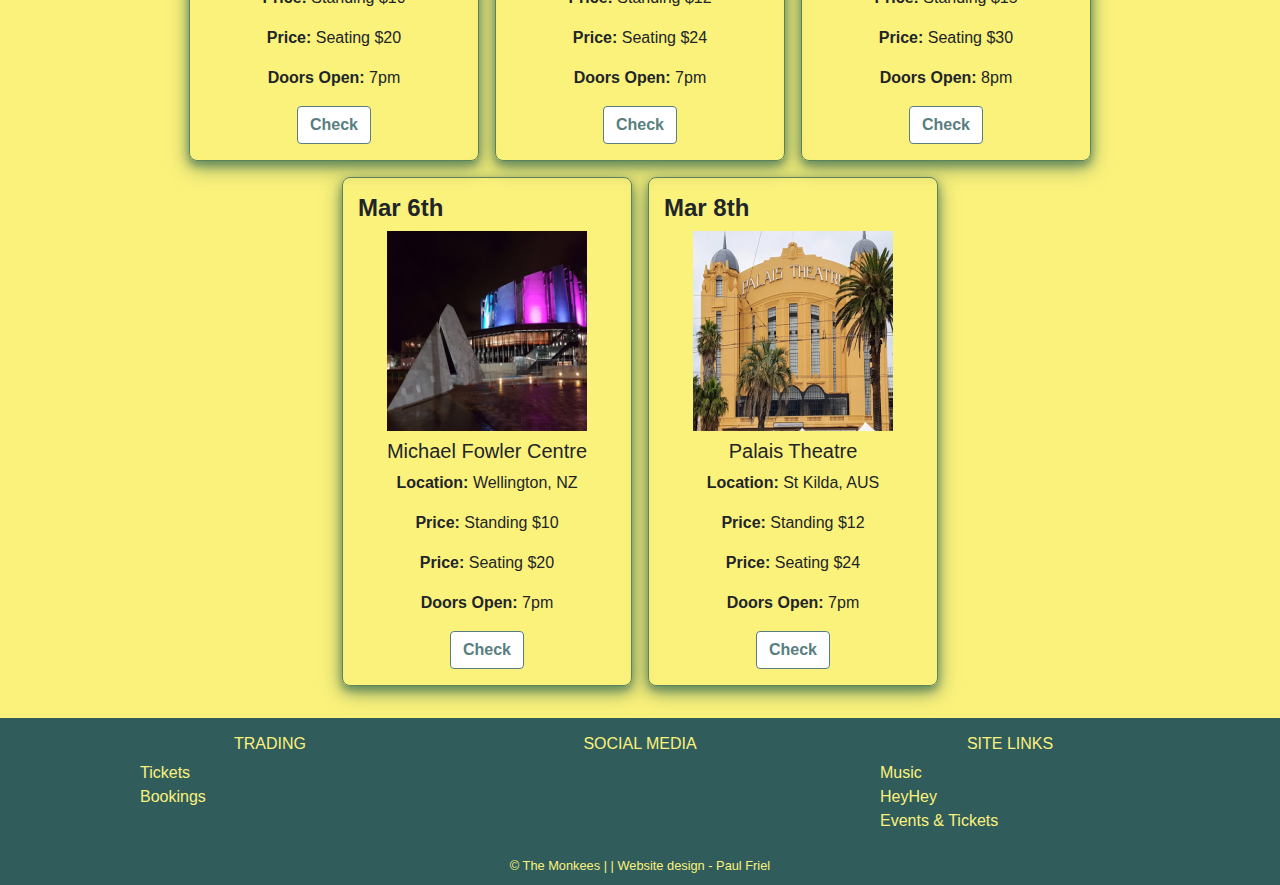
==== commit a64f1486: "Tour year moved to 2021, due to coronavirus outbreak." ====
--- a/index.html
+++ b/index.html
@@ -59,7 +59,7 @@
         </div>
     </section>
     <section id="headline-news">
-        <!-- Headline news announcing The Monkees 50th anniversary & new tour dates for 2020 -->
+        <!-- Headline news announcing The Monkees 50th anniversary & new tour dates for 2021 -->
         <div class="pt-4 pb-4 container-fluid">
             <h1>Headline News</h1>
             <div class="row">
@@ -68,7 +68,7 @@
                     <p>To celebrate the band's 50th anniversary, they released a record called Good Times. It's their first new album in 20 years and the first since the passing of former band heartthrob Davy Jones in 2012.</p>
                 </div>
                 <div class="pt-3 col-sm just-released">
-                    <h2><i class="fas fa-broadcast-tower"></i> Tour Dates For 2020</h2>
+                    <h2><i class="fas fa-broadcast-tower"></i> Tour Dates For 2021</h2>
                     <div class="row">
                         <div class="col-sm">
                             <span><i class="fas fa-ticket-alt"></i> US</span>
@@ -361,8 +361,8 @@
                         <div class="col-12 col-sm-6 col-lg-4 text-center">
                             <h6 class="pt-3 text-uppercase">Trading</h6>
                             <ul class="pr-5 footer-text text-left">
-                                <li><a href="#">Tickets</a></li>
-                                <li><a href="#">Bookings</a></li>
+                                <li><a href="#TicketModal" data-toggle='modal'>Tickets</a></li>
+                                <li><a href="#BookMonkeesModal" data-toggle='modal'>Bookings</a></li>
                             </ul>
                         </div>
                         <!-- Social media links to Facebook, Twitter, You Tube, Instagram & Spotify -->
@@ -405,7 +405,103 @@
         </div>
     </div>
 </footer>
-
+    <!--Book Ticket Modal-->
+        <div class="modal fade" id="TicketModal" tabindex="-1" role="dialog" aria-labelledby="myTicketModal">
+        <div class="modal-dialog" role="document">
+          <div class="modal-content">
+            <div class="modal-header">
+                <h4 class="modal-title" id="myTicketModal">Ticket Order</h4>
+                  <button type="button" class="close" data-dismiss="modal" aria-label="Close"><span aria-hidden="true">&times;</span></button>
+            </div>
+            <div class="modal-body">
+                <form>
+                    <!-- User to input their preferred email address --> 
+                    <div class="input-group text-center">
+                      <span class="input-group-addon"><i class="px-1 py-1 fas fa-envelope-square"></i></span>
+                      <input id="emailenquiry" type="text" class="form-control" placeholder="Email*" required>
+                    </div>
+                    <!-- User to key in their password. Currently not set up for formal authentication -->
+                    <div class="input-group text-center">
+                      <span class="input-group-addon"><i class="px-1 py-1 fas fa-key"></i></span>
+                      <input type="password" name="password" class="form-control" id="password" placeholder="Password*" required>
+                    </div>
+                    <div class="pt-2 checkbox">
+                      <label><input type="checkbox"> Tick box to agree for email to be shared with registered third parties</label>
+                    </div>
+                    <!-- User can request upto 8 concert tickets -->
+                    <div class="input-group">
+                      <span class="input-group-addon-tickets">Tickets </span>
+                      <input id="number" type="number" class="form-control" name="number" placeholder="No more than 8 tickets permitted" min="1" max="8" required>
+                    </div>
+                    <br>
+                    <button type="submit" class="btn btn-booking">Confirm!</button>
+                </form>
+                  </div>
+            </div>
+         </div>
+        </div>
+        <!--Book The Monkees Modal-->
+        <div class="modal fade" id="BookMonkeesModal" tabindex="-1" role="dialog" aria-labelledby="myBookMonkeesModal">
+          <div class="modal-dialog" role="document">
+            <div class="modal-content">
+              <div class="modal-header">
+                  <h4 class="modal-title" id="myBookMonkeesModal">Booking Order Form</h4>
+                    <button type="button" class="close" data-dismiss="modal" aria-label="Close"><span aria-hidden="true">&times;</span></button>
+              </div>
+              <div class="modal-body">
+                <form>
+                  <!-- User to input their name -->    
+                  <div class="input-group text-center">
+                    <span class="input-group-addon"><i class="px-1 py-1 fas fa-user"></i></span>
+                    <input id="name" type="text" class="form-control" name="name" placeholder="Name*" required>
+                  </div>
+                  <!-- User to input their preferred email address -->
+                  <div class="input-group text-center">
+                    <span class="input-group-addon"><i class="px-1 py-1 fas fa-envelope"></i></span>
+                    <input id="emailbook" type="text" class="form-control" placeholder="Email*" required>
+                  </div>
+                  <!-- User to input their preferred booking date -->
+                  <div class="input-group text-center">
+                    <span class="input-group-addon"><i class="px-1 py-1 far fa-calendar-alt"></i></span>
+                    <input id="date" type="date" class="form-control" name="date" required>
+                  </div>
+                  <label>*Enter preferred booking date</label>
+                    <!-- User to select an event genre, where applicable -->
+                    <div class="input-group">
+                      <label><input type="radio" name="optradio" checked>Wedding</label>
+                    </div>
+                    <div class="input-group">
+                      <label><input type="radio" name="optradio">Anniversary</label>
+                    </div>
+                    <div class="input-group">
+                      <label><input type="radio" name="optradio">Birthday</label>
+                    </div>
+                    <div class="input-group">
+                      <label><input type="radio" name="optradio">Graduation</label>
+                    </div>
+                    <div class="input-group">
+                      <label><input type="radio" name="optradio">Retirement</label>
+                    </div>
+                    <div class="input-group">
+                      <label><input type="radio" name="optradio">Other</label>
+                    </div>
+                  <!-- User can elect not to have their details shared with third parties for marketing purposes -->
+                  <div class="checkbox">
+                    <label><input type="checkbox"> Tick box to agree for email to be shared with registered third parties</label>
+                  </div>
+                  <!-- User has option of adding specific requests for their booking -->
+                  <div class="form-group">
+                    <label for="special">Special Instructions:</label>
+                    <textarea class="form-control" rows="5" id="special"></textarea>
+                  </div>
+                  <br>
+                  <button type="submit" class="btn btn-booked">Confirm!</button>
+                </form>
+              </div>
+            </div>
+          </div>
+        </div>
+    
     <!-- Javascript Library for Bootstrap -->
     <script src="https://code.jquery.com/jquery-3.4.1.min.js " integrity="sha256-CSXorXvZcTkaix6Yvo6HppcZGetbYMGWSFlBw8HfCJo=" crossorigin=" anonymous "></script>
     <script src="https://cdn.jsdelivr.net/npm/popper.js@1.16.0/dist/umd/popper.min.js " integrity="sha384-Q6E9RHvbIyZFJoft+2mJbHaEWldlvI9IOYy5n3zV9zzTtmI3UksdQRVvoxMfooAo " crossorigin="anonymous "></script>
--- a/assets/css/style.css
+++ b/assets/css/style.css
@@ -10,8 +10,8 @@
 }
 
 ul {
-  /* removes bullet points from unordered list */
-  list-style-type: none;
+    /* removes bullet points from unordered list */
+    list-style-type: none;
 }
 
 h1,
@@ -20,7 +20,8 @@
     text-align: center;
 }
 
-h6 {/*Custard Yellow*/
+h6 {
+    /*Custard Yellow*/
     color: #FBF27C;
 }
 
@@ -29,7 +30,8 @@
 }
 
 .listen-up,
-.just-released { /*Headline news containers formatting on index.html page*/
+.just-released {
+    /*Headline news containers formatting on index.html page*/
     font-size: 1.25rem;
     border: 1px solid #FBF27C;
     border-radius: 0.5rem;
@@ -38,34 +40,73 @@
     box-shadow: 0 4px 8px 0 rgba(251, 242, 124, 0.9), 0 6px 20px 0 rgba(251, 242, 124, 0.9);
 }
 
+.hey-hey,
+.gig-type {
+    /*Booking events containers formatting on eventsandtickets.html page*/
+    font-size: 1rem;
+    color: #FFF;
+    border: 1px solid #D41E87;
+    border-radius: 0.5rem;
+    padding: 0.8rem;
+    margin: 0.8rem;
+    box-shadow: 0 4px 8px 0 rgba(212, 30, 135, 0.9), 0 6px 20px 0 rgba(212, 30, 135, 0.9);
+}
+
+.center {
+    /*centres text in celebration image under events and tickets page*/
+    position: absolute;
+    top: 50%;
+    left: 50%;
+    transform: translate(-50%, -50%);
+    font-size: 4.4rem;
+    font-weight: 500;
+    color: #FFF;
+}
+
+.sold-out { 
+    /*Function replaces deprecated strike element and marks sold out concerts*/
+    text-decoration: line-through;
+}
+
 /*---------------Colours--------------*/
 
 /* #587E7F - Duck Egg Blue */
+
 /* #FBF27C - Custard Yellow */
+
 /* #5C835A - Sage Green */
+
 /* #305C5C - Dark Green */
+
 /* #000 - Black (used for text) */
+
 /* #FFF - White (used for text) */
 
+/*--Colours for Booking The Monkees--*/
+
+/* #850D55 - Deep Purple */
+
+/* #D41E87 - Dark Pink */
+
 /*------------Navbar----------------*/
 
 .nav-link {
-  transition: 0.3s ease;
-  background: #FFFFFF;
-  color: #587E7F;
-  font-size: 1.25rem;
-  text-decoration: none;
-  border-top: 0.0625rem solid #5C835A;
-  border-bottom: 0.0625rem solid #5C835A;
-  padding: 1.25rem 0;
-  margin: 0 1.25rem;
+    transition: 0.3s ease;
+    background: #FFFFFF;
+    color: #587E7F;
+    font-size: 1.25rem;
+    text-decoration: none;
+    border-top: 0.0625rem solid #5C835A;
+    border-bottom: 0.0625rem solid #5C835A;
+    padding: 1.25rem 0;
+    margin: 0 1.25rem;
 }
 
 .nav-link:hover {
-  border-top: 0.25rem solid #587E7F;
-  border-bottom: 0.25rem solid #587E7F;
-  padding: 0.375rem 0; 
-  font-weight: 400;
+    border-top: 0.25rem solid #587E7F;
+    border-bottom: 0.25rem solid #587E7F;
+    padding: 0.375rem 0;
+    font-weight: 400;
 }
 
 
@@ -116,6 +157,21 @@
     callout design*/
 }
 
+.discography {
+    position: relative;
+    height: 90vh;
+    background: url(../images/band/4music.png) no-repeat center center fixed;
+    -webkit-background-size: cover;
+    -moz-background-size: cover;
+    -o-background-size: cover;
+    background-size: cover;
+    display: flex;
+    align-items: center;
+    justify-content: center;
+    /*required to manage the horixontal centering of the 
+    callout design*/
+}
+
 .heyhey-image {
     position: relative;
     height: 80vh;
@@ -131,10 +187,10 @@
     group image design*/
 }
 
-.eventsandtickets-image {
+#eventandticket-image {
     position: relative;
-    height: 80vh;
-    background: url(../myimages/eventsandtickets.jpg) no-repeat center center fixed;
+    width: 100%;
+    background: no-repeat center center fixed;
     -webkit-background-size: cover;
     -moz-background-size: cover;
     -o-background-size: cover;
@@ -146,10 +202,10 @@
     group image design*/
 }
 
-.celebration-image {
+#celebration-image {
     position: relative;
-    height: 60vh;
-    background: url(../myimages/celebration.jpg) no-repeat center center fixed;
+    width: 100%;
+    background: no-repeat center center fixed;
     -webkit-background-size: cover;
     -moz-background-size: cover;
     -o-background-size: cover;
@@ -161,7 +217,7 @@
     group image design*/
 }
 
-.opaque-overlay {
+.opaque-overlay-music {
     position: absolute;
     top: 0;
     left: 0;
@@ -170,9 +226,19 @@
     background-color: rgba(88, 126, 127, 0.85);
 }
 
+.opaque-overlay-discography {
+    position: absolute;
+    top: 0;
+    left: 0;
+    height: 100%;
+    width: 100%;
+    background-color: rgba(251, 242, 124, 0.85);
+}
+
 /*-------------Containers-------------*/
 
-#tour-dates {
+#tour-dates,
+#tickets {
     background-color: #FBF27C;
     /*Custard Yellow*/
 }
@@ -185,23 +251,17 @@
 }
 
 .card-style {
-  /* Latest tour date cards on home page with sage green shadow border */
-  border: 0.1rem solid #5C835A;
-  border-radius: 0.5rem;
-  padding-bottom: 1rem;
-  margin: 0.5rem;
-  max-width: 18.125rem;
-  box-shadow: 0 4px 8px 0 rgba(92, 131, 90, 0.8), 0 6px 20px 0 rgba(92, 131, 90, 0.8);
-}
-
-.timeline-container {
-    padding: 10px;
-    margin: 0px;
-}
-
-.album-container {
-    padding: 10px;
-    margin: 0px;
+    /* Latest tour date cards on home page with sage green shadow border */
+    border: 0.1rem solid #5C835A;
+    border-radius: 0.5rem;
+    padding-bottom: 1rem;
+    margin: 0.5rem;
+    max-width: 18.125rem;
+    box-shadow: 0 4px 8px 0 rgba(92, 131, 90, 0.8), 0 6px 20px 0 rgba(92, 131, 90, 0.8);
+}
+
+#bookings {
+    background-color: #850D55;
 }
 
 /*----------------Video---------------*/
@@ -221,8 +281,8 @@
 
 .sound-control {
     width: 80%;
-    max-width: 330px;
-    margin-top: 20px;
+    max-width: 20.625rem;
+    margin-top: 1.25rem;
 }
 
 .singles-cover {
@@ -232,17 +292,6 @@
 /*------------Discography----------*/
 
 .album-cover-disco {
-    width: 300px;
-    height: 300px;
-    margin-top: 10px;
-    margin-bottom: 45px;
-    box-shadow: 0 4px 8px 0 rgba(0, 0, 0, 0.2), 0 6px 20px 0 rgba(0, 0, 0, 0.19);
-}
-
-.album-cover-image-music {
-    Height: 190px;
-    Width: 190px;
-    margin-top: 20px;
     box-shadow: 0 4px 8px 0 rgba(0, 0, 0, 0.2), 0 6px 20px 0 rgba(0, 0, 0, 0.19);
 }
 
@@ -267,34 +316,53 @@
     group image design*/
 }
 
-.myimages {
-    display: none;
-}
-
-.dots-circles {
-    padding-top: 10px;
-    padding-bottom: 10px;
-}
-
-/* The dots/bullets/indicators */
+.mySlides {
+    /* No cursor appears when hovered over carousel images */
+    cursor: none;
+}
+
+/* Container for image text */
+
+.caption-container-music {
+    font-family: Mukta, sans-serif;
+    font-size: 1rem;
+    text-align: center;
+    width: 100%;
+    max-width: 25rem;
+    background-color: #222;
+    padding-top: 0.75rem;
+    padding-bottom: 0.0625rem;
+    color: #FFF;
+}
+
+/* The dots/bullets/indicators that support carousel design */
 
 .dot {
     cursor: pointer;
-    height: 15px;
-    width: 15px;
-    margin: 0 2px;
-    background-color: #bbb;
+    height: 0.9375rem;
+    width: 0.9375rem;
+    margin: 0 0.125rem;
+    background-color: #587E7F;
+    /*Duck Egg Blue*/
     border-radius: 50%;
     display: inline-block;
     transition: background-color 0.6s ease;
 }
 
+.dots-circles {
+    padding-top: 0.625rem;
+    padding-bottom: 0.625rem;
+}
+
 .active,
 .dot:hover {
-    background-color: #717171;
-}
-
-/* Fading animation */
+    background-color: #FBF27C;
+    /*Custard Yellow*/
+}
+
+/* Fade animation used on images that appear in carousel design */
+
+/* in both music.html and heyhey.html pages */
 
 .fade {
     -webkit-animation-name: fade;
@@ -325,22 +393,22 @@
 /*---------------Footer---------------------*/
 
 #footer {
-  background-color: #305C5C;
-  /*Dark Green*/
-  border-color: #305C5C;
-  /*Dark Green*/
+    background-color: #305C5C;
+    /*Dark Green*/
+    border-color: #305C5C;
+    /*Dark Green*/
 }
 
 .footer-text li a {
-  font-size: 1rem;
-  font-weight: 400;
-  color: #FBF27C;
-  /*Custard Yellow*/
+    font-size: 1rem;
+    font-weight: 400;
+    color: #FBF27C;
+    /*Custard Yellow*/
 }
 
 .lower-footer {
-  color: #FBF27C;
-  /*Custard Yellow*/  
+    color: #FBF27C;
+    /*Custard Yellow*/
 }
 
 /*---------------Social Media---------------*/
@@ -350,136 +418,13 @@
 .fa-facebook,
 .fa-twitter,
 .fa-youtube,
-.fa-instagram, 
+.fa-instagram,
 .fa-spotify {
-  background-color: #FBF27C;
-  /* custard yellow */    
-  font-size: 2.5rem;
-  color: #305C5C;
-  /*Dark Green*/
-  transition: all 0.5s ease-in-out;
-    -o-transition: all 0.5s ease-in-out;
-    /*Opera*/
-    -moz-transition: all 0.5s ease-in-out;
-    /*Windows*/
-    -webkit-transition: all 0.5s ease-in-out;
-    /*Apple*/
-}
-
-.fa-facebook:hover {
-    background: #3b5998;
-    /*Facebook Blue*/
-    color: #ffffff;
-}
-
-.fa-twitter:hover {
-    background: #55ACEE;
-    /*Twitter Blue*/
-    color: #ffffff;
-}
-
-.fa-youtube:hover {
-    background: #E62117;
-    /*Youtube Red*/
-    color: #ffffff;
-}
-
-.fa-instagram:hover {
-    background: #8a3ab9;
-    /*Instagram Purple*/
-    color: #ffffff;
-}
-
-.fa-spotify:hover {
-    background: #1ED760;
-    /*Spotify Green*/
-    color: #ffffff;
-}
-
-/*-------------Block Dividers---------*/
-
-/*---------------Buttons--------------*/
-
-.btn-check {
-  background-color: #FFFFFF;
-  /*White*/
-  border: 0.1rem solid #587E7F;
-  /*Duck Egg Blue*/
-  color: #587E7F;
-  font-weight: 600;
-  cursor: pointer;
-  /* Add a mouse pointer on hover */
-}
-
-.btn-check:hover {
-  background-color: #587E7F;
-  /*Duck Egg Blue*/
-  border: 0.1rem solid #587E7F;
-  color: #FAFAFA;
-  font-weight: 600;
-  box-shadow: 0 4px 8px 0 rgba(0, 0, 0, 0.2), 0 6px 20px 0 rgba(0, 0, 0, 0.19);
-}
-
-.btn-cta {
-    border-radius: 50%;
-    width: 100px;
-    text-align: center;
-}
-
-.btn-red {
-    color: #fafafa;
-    background-color: #C43232;
-    border-color: #C43232;
-    font-family: Crimson Text, serif;
-    font-weight: 300;
-}
-
-.btn-green {
-    color: #fafafa;
-    background-color: #6CB8AC;
-    border-color: #6CB8AC;
-    font-family: Crimson Text, serif;
-    font-weight: 300;
-}
-
-.btn-red:hover,
-
-.btn-red:active,
-
-.btn-red:focus,
-
-.btn-red:active:focus {
-    background-color: rgb(162, 42, 42);
-    /*slight contrast to #C43232 red*/
-    border-color: rgb(162, 42, 42);
-    /*slight contrast to #C43232 red*/
-    color: #fafafa;
-}
-
-.book-tickets-details button {
-    font-size: 14px;
-    font: bold;
-}
-
-.check-tickets-details a {
-    background-color: #C43232;
-    border-color: #C43232;
-    color: #fafafa;
-    font-family: bangers, cursive;
-    font-weight: bold;
-    font-size: 16px;
-    border-radius: 50%;
-    width: 65px;
-    text-align: center;
-}
-
-.check-tickets-details a:hover,
-.book-tickets-details a:hover {
-    background-color: #6CB8AC;
-    /*Change to green once hovered*/
-    border-color: #6CB8AC;
-    color: #000000;
-    text-decoration: none;
+    background-color: #FBF27C;
+    /* custard yellow */
+    font-size: 2.5rem;
+    color: #305C5C;
+    /*Dark Green*/
     transition: all 0.5s ease-in-out;
     -o-transition: all 0.5s ease-in-out;
     /*Opera*/
@@ -489,39 +434,187 @@
     /*Apple*/
 }
 
-.booking-writeup button {
-    display: block;
-    margin-left: auto;
-    margin-right: auto;
-    background-color: #990099;
-    /*lilac*/
-    border-color: #990099;
-    color: #ffccff;
-    font-weight: bold;
-    border-radius: 23px;
-    width: 120px;
-}
-
-.booking-writeup button:hover {
-    display: block;
-    margin-left: auto;
-    margin-right: auto;
-    background-color: #660066;
-    /*purple*/
-    border-color: #660066;
-    color: #fafafa;
+.fa-facebook:hover {
+    background: #3b5998;
+    /*Facebook Blue*/
+    color: #ffffff;
+}
+
+.fa-twitter:hover {
+    background: #55ACEE;
+    /*Twitter Blue*/
+    color: #ffffff;
+}
+
+.fa-youtube:hover {
+    background: #E62117;
+    /*Youtube Red*/
+    color: #ffffff;
+}
+
+.fa-instagram:hover {
+    background: #8a3ab9;
+    /*Instagram Purple*/
+    color: #ffffff;
+}
+
+.fa-spotify:hover {
+    background: #1ED760;
+    /*Spotify Green*/
+    color: #ffffff;
+}
+
+/*-------------Modal---------*/
+
+.input-group-addon {
+    /* Font awesome 5 icons given improved space */
+    width: 2.125rem;
+    border: 1px solid #CED4DA;
+    align-items: center;
+}
+
+.input-group-addon-tickets {
+    /* Ticket narrative enhanced in modal form */
+    width: 4rem;
+    padding: 0.375rem;
+    border: 1px solid #CED4DA;
+    text-align: center;
+    font-weight: 600;
+}
+
+.fa-envelope,
+.fa-lock,
+.fa-user,
+.fa-calendar-alt {
+    /* Increase size of FontAwesome 5 icons */
+    font-size: 1.5rem;
+    color: #850D55;
+    /*Deep Purple*/
+}
+
+.fa-envelope-square,
+.fa-key {
+    /* Increase size of FontAwesome 5 icons */
+    font-size: 1.5rem;
+    color: #587E7F;
+    /*Duck Egg Blue*/
+}
+
+/*---------------Buttons--------------*/
+
+.btn-check,
+.btn-order,
+.btn-booking {
+    /*Buttons used for checking availability & ordering concert tickets*/
+    background-color: #FFFFFF;
+    /*White*/
+    border: 0.1rem solid #587E7F;
+    /*Duck Egg Blue*/
+    color: #587E7F;
+    font-weight: 600;
+    cursor: pointer;
+    /* Add a mouse pointer on hover */
+}
+
+.btn-check:hover,
+.btn-order:hover,
+.btn-booking:hover {
+    background-color: #587E7F;
+    /*Duck Egg Blue*/
+    border: 0.1rem solid #587E7F;
+    color: #FAFAFA;
+    font-weight: 600;
+    box-shadow: 0 4px 8px 0 rgba(0, 0, 0, 0.2), 0 6px 20px 0 rgba(0, 0, 0, 0.19);
+}
+
+.btn-gig,
+.btn-booked {
+    /*Buttons used for making a booking enquiry and confirmed booking of The Monkees*/
+    background-color: #FFFFFF;
+    /*White*/
+    border: 0.1rem solid #D41E87;
+    /*Dark Pink*/
+    color: #D41E87;
+    font-weight: 600;
+    cursor: pointer;
+    /* Add a mouse pointer on hover */
+}
+
+.btn-gig:hover,
+.btn-booked:hover {
+    /*Button changes to deep pink colour upon hover of the cursor*/
+    background-color: #D41E87;
+    /*Dark Pink*/
+    border: 0.1rem solid #D41E87;
+    color: #FAFAFA;
+    font-weight: 600;
+    box-shadow: 0 4px 8px 0 rgba(0, 0, 0, 0.2), 0 6px 20px 0 rgba(0, 0, 0, 0.19);
 }
 
 /*--------------Media Queries---------*/
 
-@media screen and (max-width: 375px) { /*mobile*/
-    .music { /* music wallpaper extends to above footer */
+@media screen and (max-width: 375px) {
+    /*mobile*/
+    .music {
+        /* music wallpaper extends to above footer */
         height: 220vh;
     }
-}
-
-@media screen and (min-width: 1200px) { /*desktop*/
-    .music { /* music wallpaper space created between bottom of container to above footer */
+    .album-cover-disco img {
+        /* Reduce album image size for mobile devices */
+        height: auto;
+        max-width: 18.75rem;
+    }
+    .caption-container-music {
+        /* Reduce caption width for mobile devices */
+        max-width: 18.75rem;
+    }
+    .dot {
+        /* Reduce dot size for carousel indicator for mobile devices */
+        height: 0.8rem;
+        width: 0.8rem;
+    }
+    .center {
+        /* Reduce font size for event booking text */
+        font-size: 1.15rem;
+    }
+}
+
+@media screen and (min-width: 376px) and (max-width: 767px) {
+    /*mobile*/
+    .center {
+        /* Reduce font size for event booking text */
+        font-size: 1.15rem;
+    }
+}
+
+@media screen and (min-width: 768px) and (max-width: 1199px) {
+    /*mobile*/
+    .center {
+        /* Reduce font size for event booking text */
+        font-size: 3.15rem;
+    }
+}
+
+@media screen and (min-width: 375px) and (max-width: 1199px) {
+    /*mobile & tablet*/
+    .discography {
+        /* discography wallpaper height reduced */
+        height: 80vh;
+    }
+}
+
+@media screen and (min-width: 1200px) {
+    /*desktop*/
+    .music {
+        /* music wallpaper space created between bottom of container to above footer */
         height: 65vh;
     }
 }
+
+@media screen and (min-width: 1200px) and (max-width: 1415px) {
+    /*desktop*/
+    .center {
+        /* Reduce font size for event booking text */
+        font-size: 3.65rem;
+    }
+}
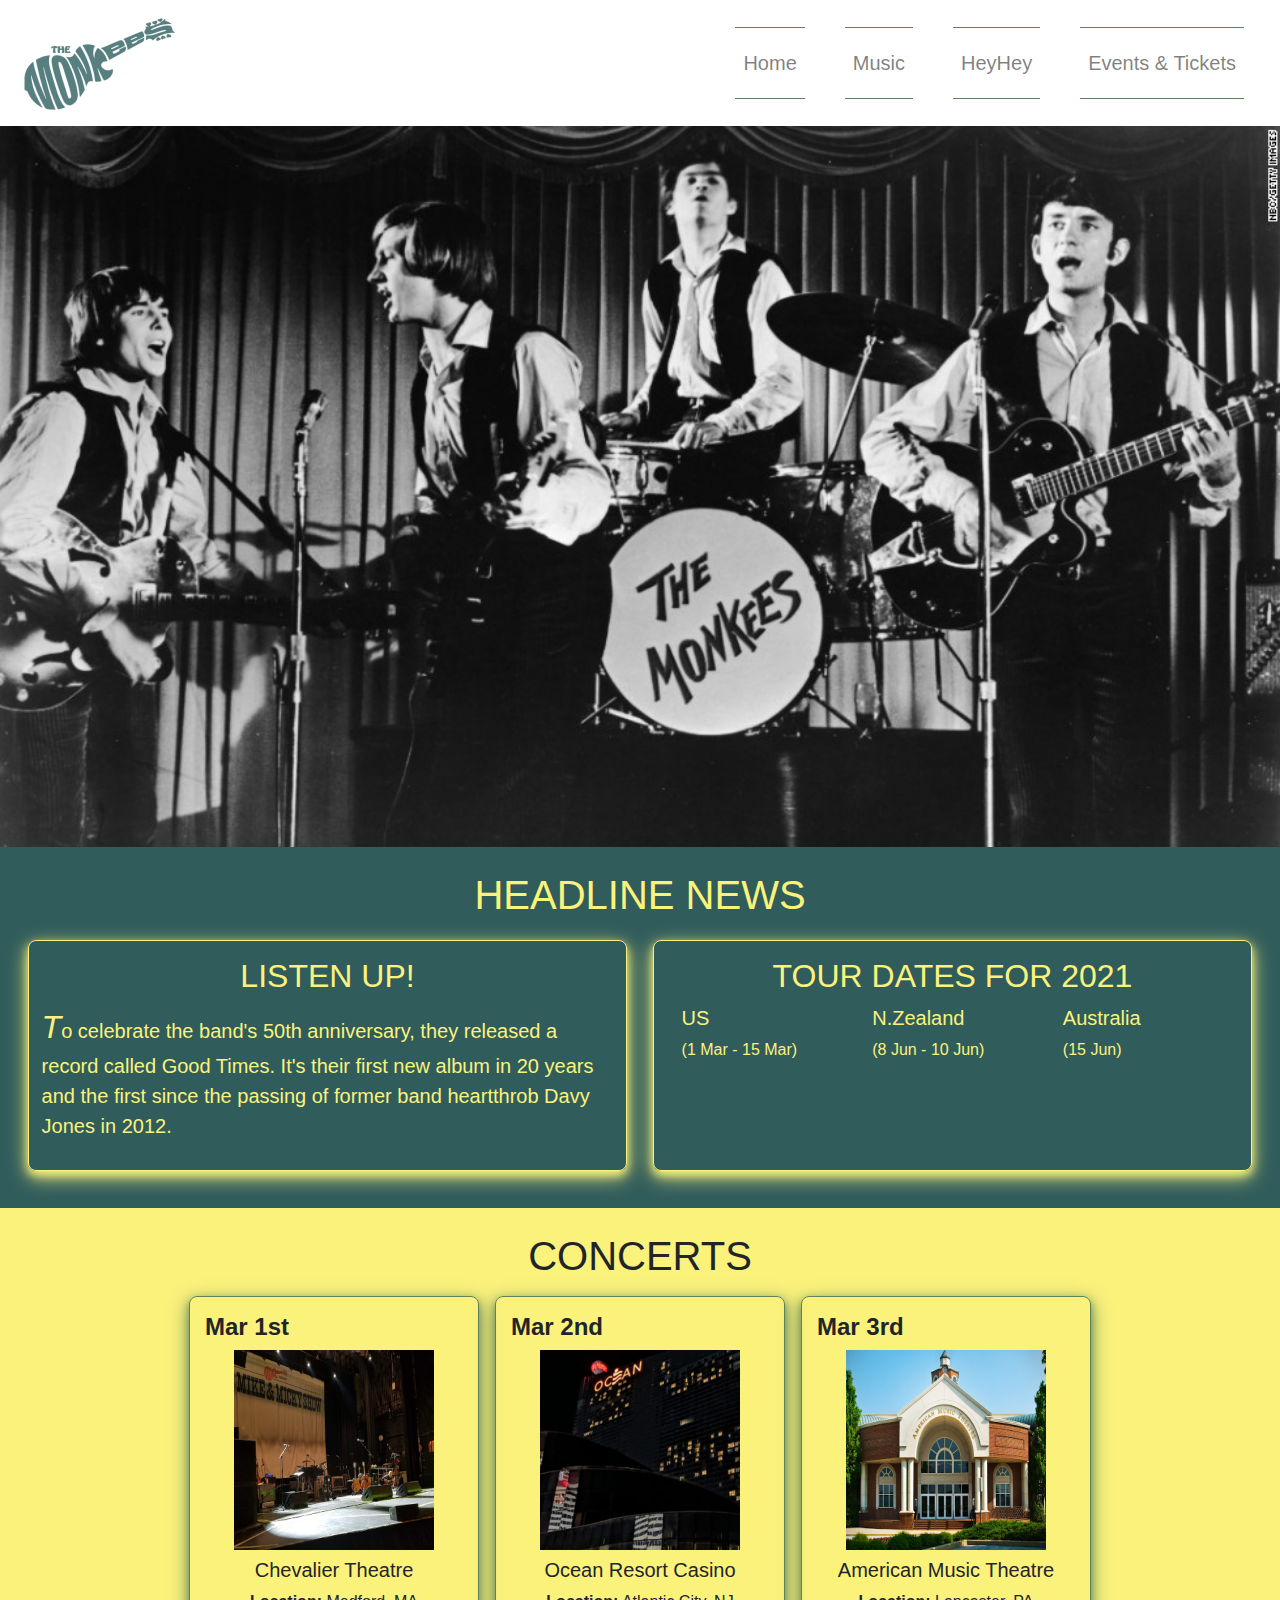
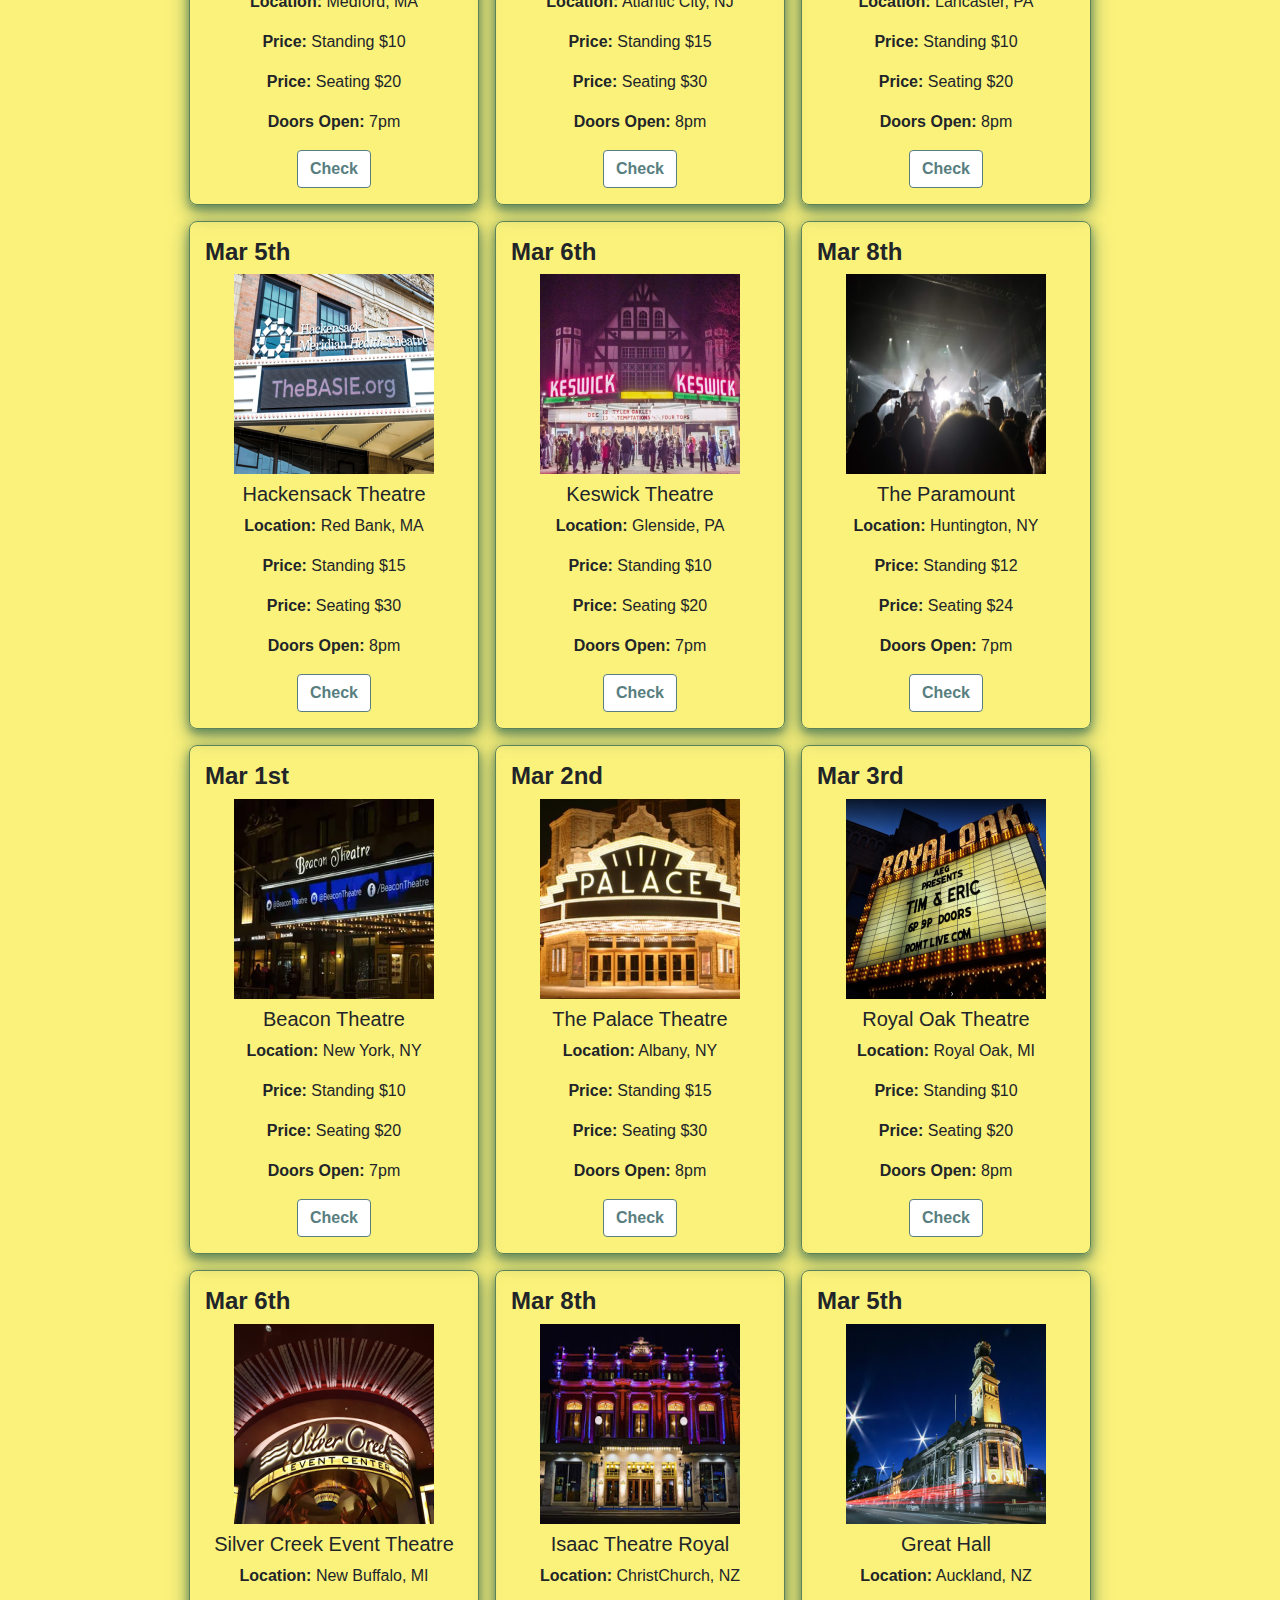
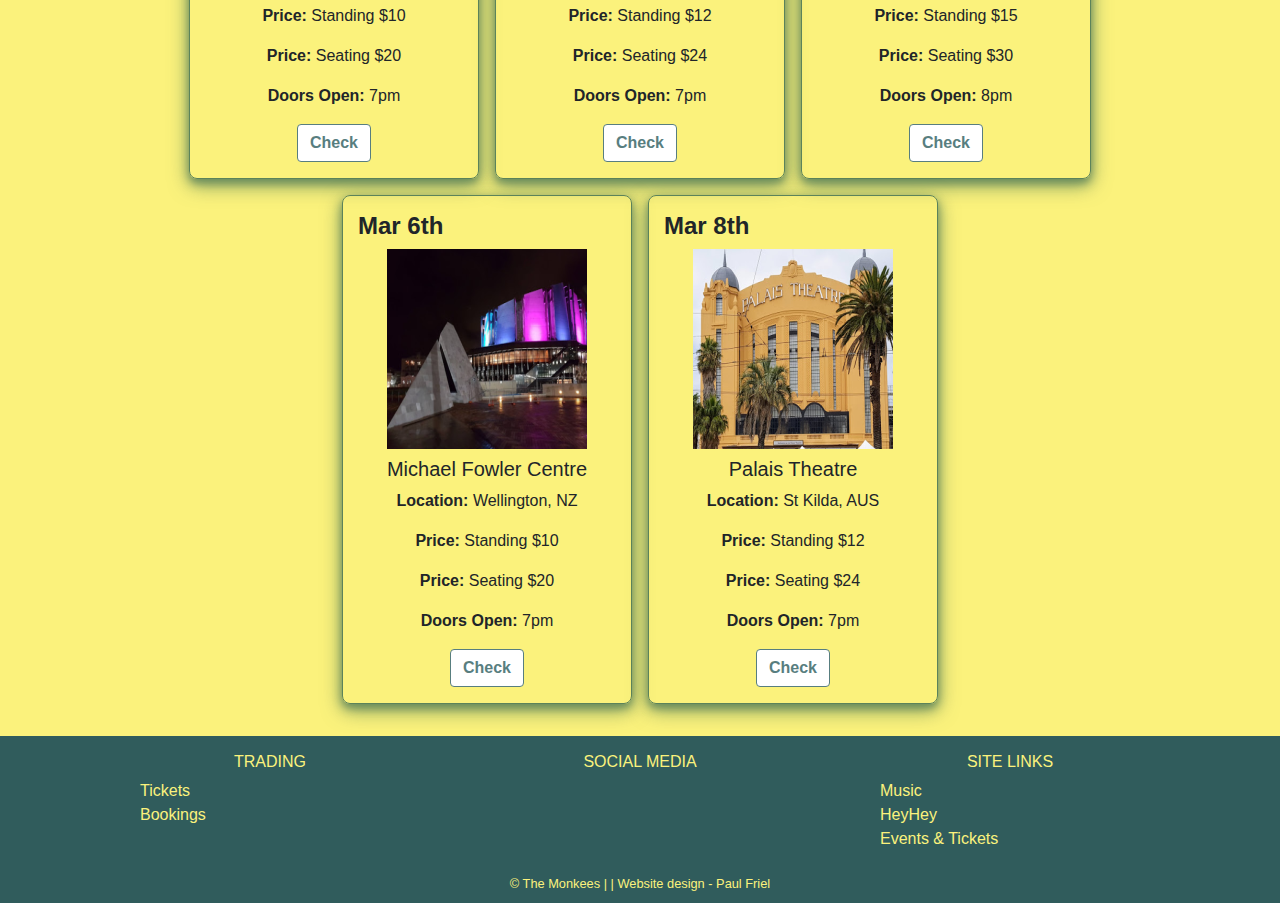
==== commit af47c3cc: "Links updated in footer." ====
--- a/index.html
+++ b/index.html
@@ -391,9 +391,9 @@
                     <div class="col-12 col-sm-6 col-lg-4 text-center ">
                         <h6 class="pt-3 text-uppercase ">Site Links</h6>
                         <ul class="footer-text text-left ">
-                            <li><a href="# ">Music</a></li>
-                            <li><a href="# ">HeyHey</a></li>
-                            <li><a href="# ">Events & Tickets</a></li>
+                            <li><a href="music.html ">Music</a></li>
+                            <li><a href="heyhey.html ">HeyHey</a></li>
+                            <li><a href="eventsandtickets.html ">Events & Tickets</a></li>
                         </ul>
                     </div>
                     <hr class="block-divider-short ">
--- a/assets/css/style.css
+++ b/assets/css/style.css
@@ -38,6 +38,12 @@
     padding: 0.8rem;
     margin: 0.8rem;
     box-shadow: 0 4px 8px 0 rgba(251, 242, 124, 0.9), 0 6px 20px 0 rgba(251, 242, 124, 0.9);
+}
+
+.listen-up p::first-letter {
+    /*Headline story 1st letter of the paragraph text formatted to stand out to user*/
+    font-size: 2rem;
+    font-style: oblique;
 }
 
 .hey-hey,
@@ -68,6 +74,17 @@
     text-decoration: line-through;
 }
 
+.backstory {
+    font-size: 1.15rem;
+}
+
+.backstory p::first-letter {
+    /*Background story 1st letter of each paragraph formatted to stand out to user*/
+    font-size: 2rem;
+    font-style: oblique;
+    color: #FBF27C;
+}
+
 /*---------------Colours--------------*/
 
 /* #587E7F - Duck Egg Blue */
@@ -77,6 +94,8 @@
 /* #5C835A - Sage Green */
 
 /* #305C5C - Dark Green */
+
+/* #CED4DA - Light Grey */
 
 /* #000 - Black (used for text) */
 
@@ -142,52 +161,7 @@
     group image design*/
 }
 
-.music {
-    position: relative;
-    height: 60vh;
-    background: url(../images/band/4music.png) no-repeat center center fixed;
-    -webkit-background-size: cover;
-    -moz-background-size: cover;
-    -o-background-size: cover;
-    background-size: cover;
-    display: flex;
-    align-items: center;
-    justify-content: center;
-    /*required to manage the horixontal centering of the 
-    callout design*/
-}
-
-.discography {
-    position: relative;
-    height: 90vh;
-    background: url(../images/band/4music.png) no-repeat center center fixed;
-    -webkit-background-size: cover;
-    -moz-background-size: cover;
-    -o-background-size: cover;
-    background-size: cover;
-    display: flex;
-    align-items: center;
-    justify-content: center;
-    /*required to manage the horixontal centering of the 
-    callout design*/
-}
-
-.heyhey-image {
-    position: relative;
-    height: 80vh;
-    background: url(../myimages/heyhey.jpg) no-repeat center center fixed;
-    -webkit-background-size: cover;
-    -moz-background-size: cover;
-    -o-background-size: cover;
-    background-size: cover;
-    display: flex;
-    align-items: center;
-    justify-content: center;
-    /*required to manage the horixontal centering of the 
-    group image design*/
-}
-
-#eventandticket-image {
+#heyhey-image {
     position: relative;
     width: 100%;
     background: no-repeat center center fixed;
@@ -202,7 +176,7 @@
     group image design*/
 }
 
-#celebration-image {
+#eventandticket-image {
     position: relative;
     width: 100%;
     background: no-repeat center center fixed;
@@ -217,28 +191,27 @@
     group image design*/
 }
 
-.opaque-overlay-music {
-    position: absolute;
-    top: 0;
-    left: 0;
-    height: 100%;
-    width: 100%;
-    background-color: rgba(88, 126, 127, 0.85);
-}
-
-.opaque-overlay-discography {
-    position: absolute;
-    top: 0;
-    left: 0;
-    height: 100%;
-    width: 100%;
-    background-color: rgba(251, 242, 124, 0.85);
+#celebration-image {
+    position: relative;
+    width: 100%;
+    background: no-repeat center center fixed;
+    -webkit-background-size: cover;
+    -moz-background-size: cover;
+    -o-background-size: cover;
+    background-size: cover;
+    display: flex;
+    align-items: center;
+    justify-content: center;
+    /*required to manage the horixontal centering of the 
+    group image design*/
 }
 
 /*-------------Containers-------------*/
 
 #tour-dates,
-#tickets {
+#tickets,
+#discography,
+#moments {
     background-color: #FBF27C;
     /*Custard Yellow*/
 }
@@ -248,6 +221,12 @@
     /*Dark Green*/
     color: #FBF27C;
     /*Custard Yellow*/
+}
+
+#backstory,
+#music {
+    background-color: #5C835A;
+    /*Sage Green*/
 }
 
 .card-style {
@@ -262,19 +241,7 @@
 
 #bookings {
     background-color: #850D55;
-}
-
-/*----------------Video---------------*/
-
-.video-notice {
-    margin: 5px;
-    padding: 5px;
-    font-family: Crimson Text, serif;
-    font-variant: small-caps;
-    font-size: 12px;
-    font-weight: 200;
-    text-align: center;
-    color: #C43232
+    /*Deep Purple*/
 }
 
 /*-------------Music--------------*/
@@ -289,9 +256,11 @@
     box-shadow: 0 4px 8px 0 rgba(0, 0, 0, 0.2), 0 6px 20px 0 rgba(0, 0, 0, 0.19);
 }
 
-/*------------Discography----------*/
-
-.album-cover-disco {
+/*-Discography & HeyHey Carousel-*/
+
+.album-cover-disco,
+.heyhey {
+    /*Box shadow images held on carousels in both music.html & heyhey.html files*/ 
     box-shadow: 0 4px 8px 0 rgba(0, 0, 0, 0.2), 0 6px 20px 0 rgba(0, 0, 0, 0.19);
 }
 
@@ -329,6 +298,18 @@
     text-align: center;
     width: 100%;
     max-width: 25rem;
+    background-color: #222;
+    padding-top: 0.75rem;
+    padding-bottom: 0.0625rem;
+    color: #FFF;
+}
+
+.caption-container-heyhey {
+    font-family: Mukta, sans-serif;
+    font-size: 1rem;
+    text-align: center;
+    width: 100%;
+    max-width: 37.5rem;
     background-color: #222;
     padding-top: 0.75rem;
     padding-bottom: 0.0625rem;
@@ -470,6 +451,7 @@
     /* Font awesome 5 icons given improved space */
     width: 2.125rem;
     border: 1px solid #CED4DA;
+    /*light grey border*/
     align-items: center;
 }
 
@@ -478,6 +460,7 @@
     width: 4rem;
     padding: 0.375rem;
     border: 1px solid #CED4DA;
+    /*light grey border*/
     text-align: center;
     font-weight: 600;
 }
@@ -555,18 +538,17 @@
 
 @media screen and (max-width: 375px) {
     /*mobile*/
-    .music {
-        /* music wallpaper extends to above footer */
-        height: 220vh;
-    }
-    .album-cover-disco img {
-        /* Reduce album image size for mobile devices */
+    .album-cover-disco img,
+    .heyhey {
+        /* Reduce album & band image size for mobile devices */
         height: auto;
         max-width: 18.75rem;
     }
-    .caption-container-music {
+    .caption-container-music,
+    .caption-container-heyhey {
         /* Reduce caption width for mobile devices */
         max-width: 18.75rem;
+        padding: 0.625rem;
     }
     .dot {
         /* Reduce dot size for carousel indicator for mobile devices */
@@ -595,22 +577,6 @@
     }
 }
 
-@media screen and (min-width: 375px) and (max-width: 1199px) {
-    /*mobile & tablet*/
-    .discography {
-        /* discography wallpaper height reduced */
-        height: 80vh;
-    }
-}
-
-@media screen and (min-width: 1200px) {
-    /*desktop*/
-    .music {
-        /* music wallpaper space created between bottom of container to above footer */
-        height: 65vh;
-    }
-}
-
 @media screen and (min-width: 1200px) and (max-width: 1415px) {
     /*desktop*/
     .center {
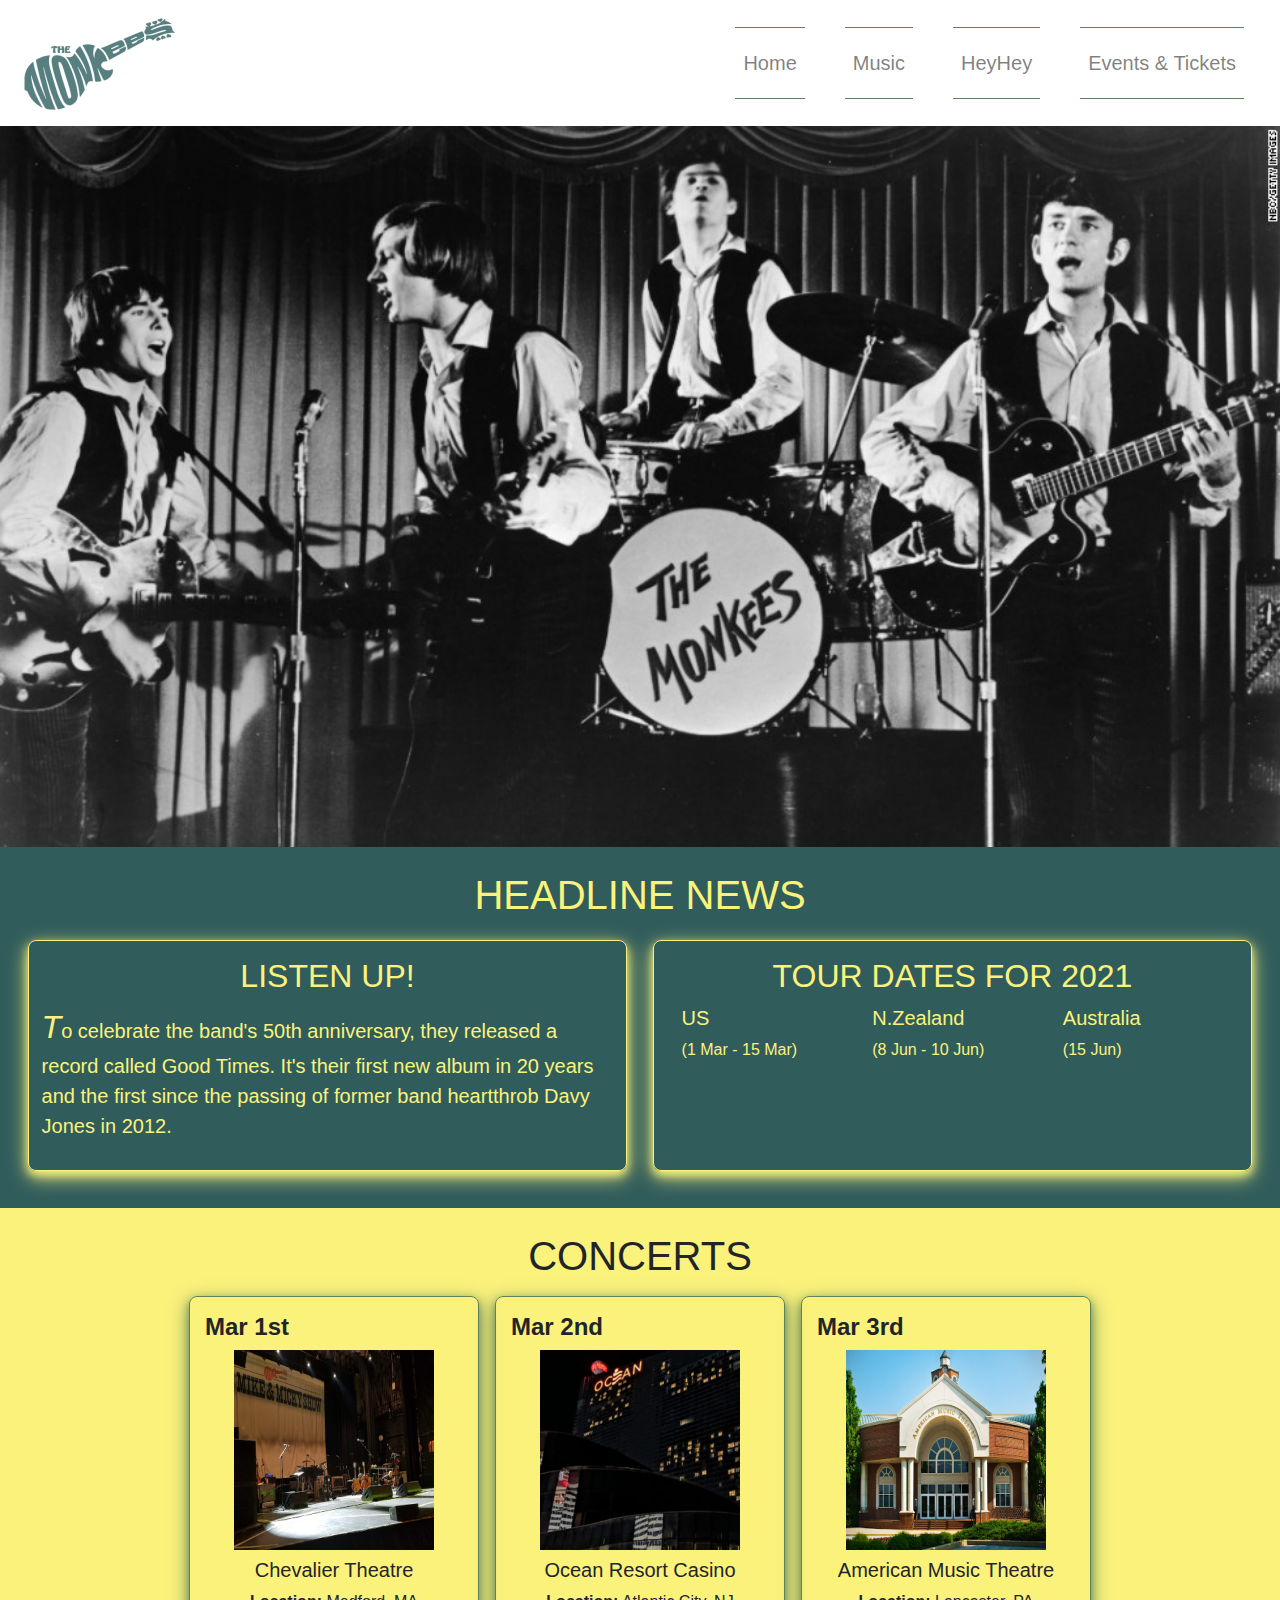
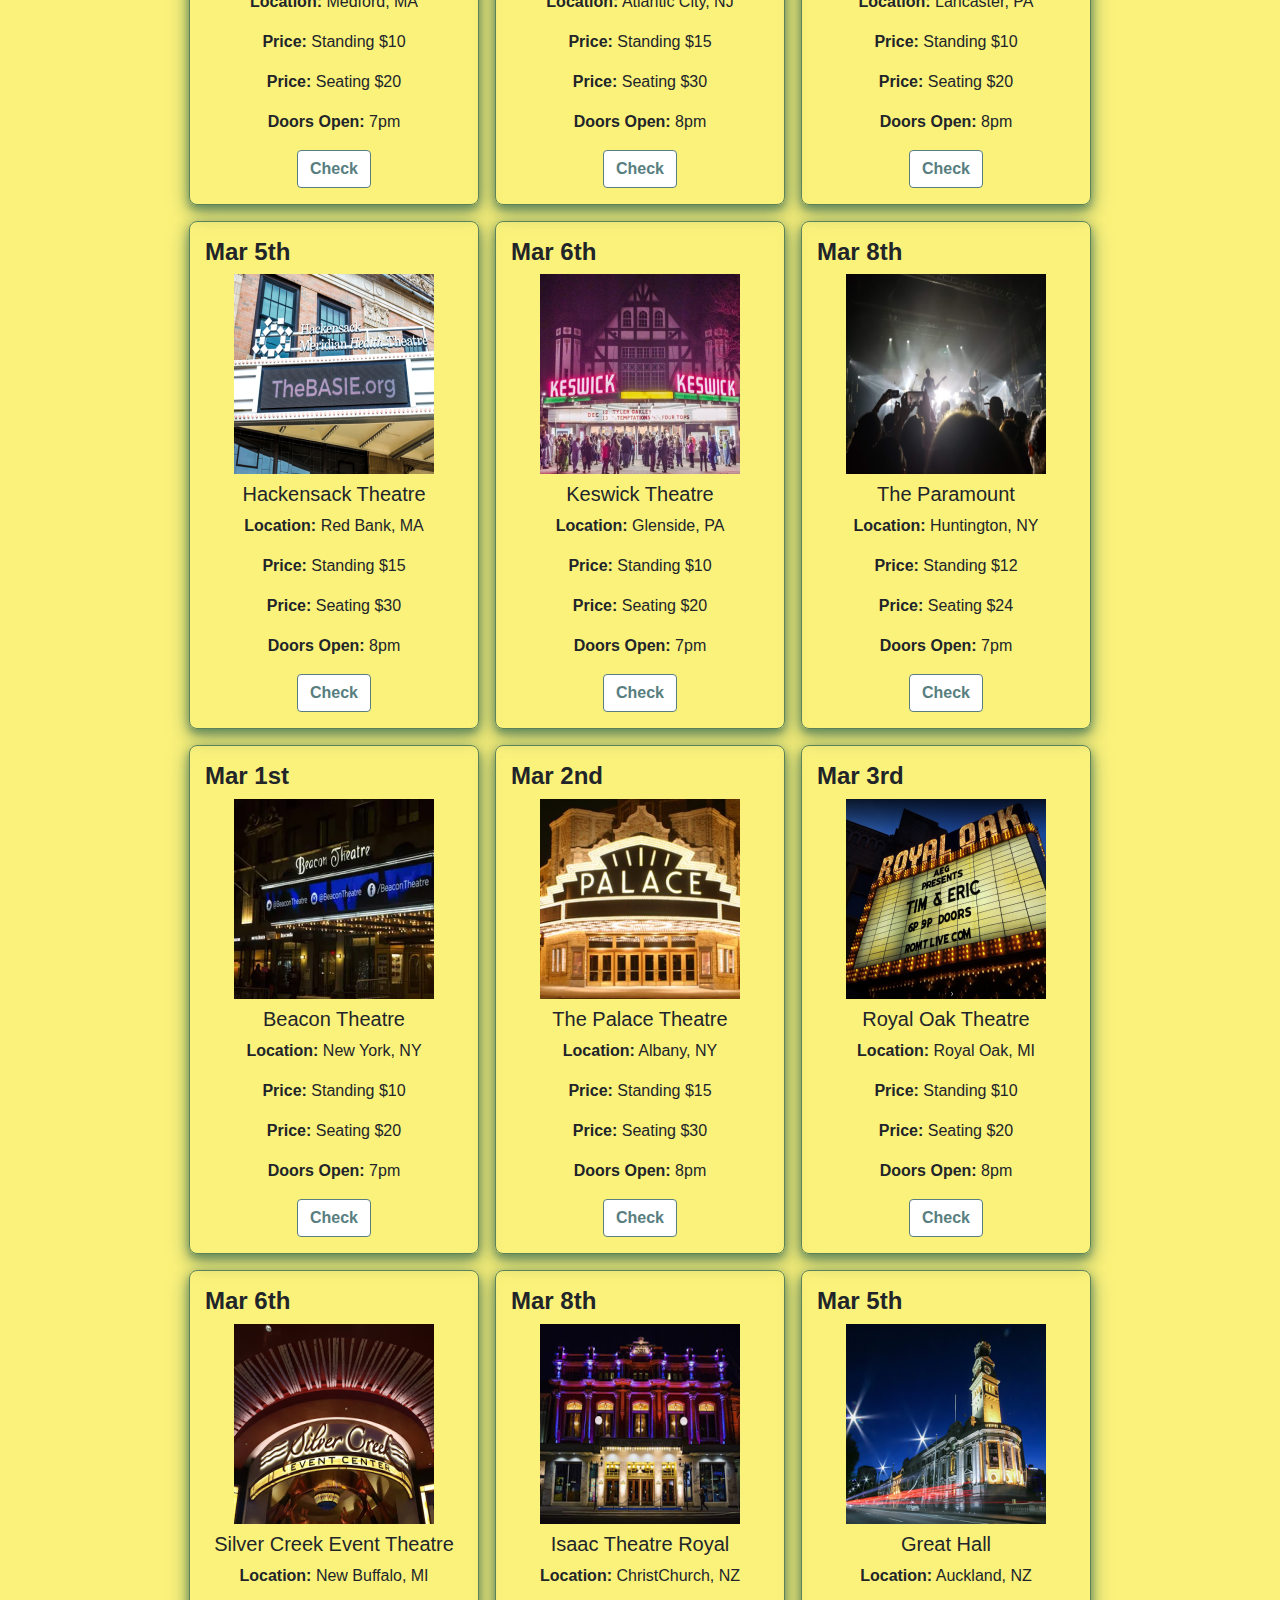
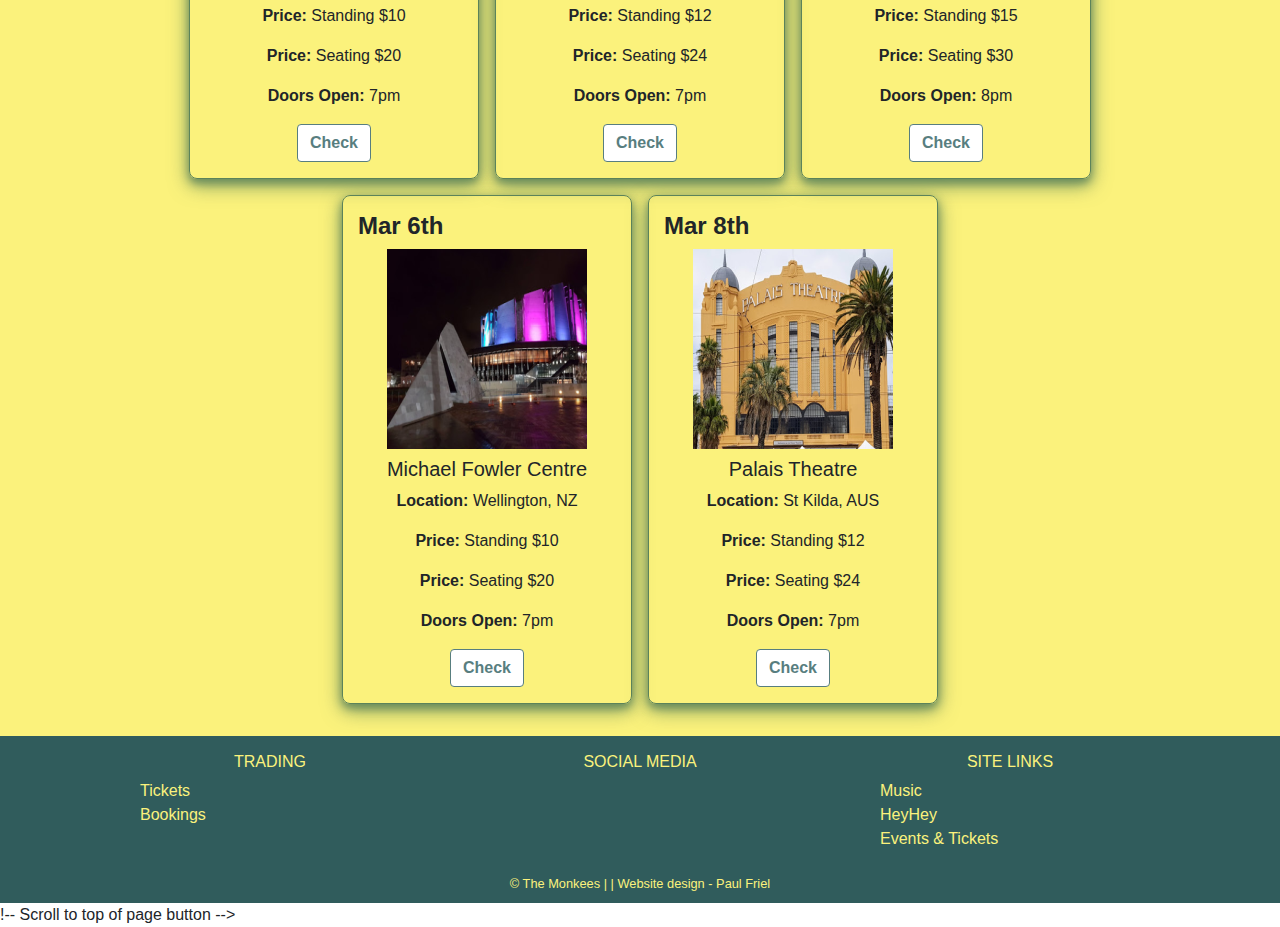
==== commit 40c586e2: "New container added to include an anchor tag and button class." ====
--- a/index.html
+++ b/index.html
@@ -4,6 +4,15 @@
 <head>
     <meta charset="UTF-8">
     <meta name="viewport" content="initial-scale=1, maximum-scale=1, user-scalable=no, width=device-width, viewport-fit=cover">
+    <!-- Global site tag (gtag.js) - Google Analytics -->
+    <script async src="https://www.googletagmanager.com/gtag/js?id=G-SV0P8KDY35"></script>
+        <script>
+          window.dataLayer = window.dataLayer || [];
+          function gtag(){dataLayer.push(arguments);}
+          gtag('js', new Date());
+        
+          gtag('config', 'G-SV0P8KDY35');
+        </script>
     <meta http-equiv="X-UA-Compatible" content="ie=edge">
     <title>The Monkees - Music Promotion</title>
     <!-- Favicon -->
@@ -405,6 +414,11 @@
         </div>
     </div>
 </footer>
+
+!-- Scroll to top of page button -->
+    <a href="#move-up" class="btn btn-up move-top" title="Move to top"><i
+            class="fas fa-angle-double-up"></i></a>
+            
     <!--Book Ticket Modal-->
         <div class="modal fade" id="TicketModal" tabindex="-1" role="dialog" aria-labelledby="myTicketModal">
         <div class="modal-dialog" role="document">
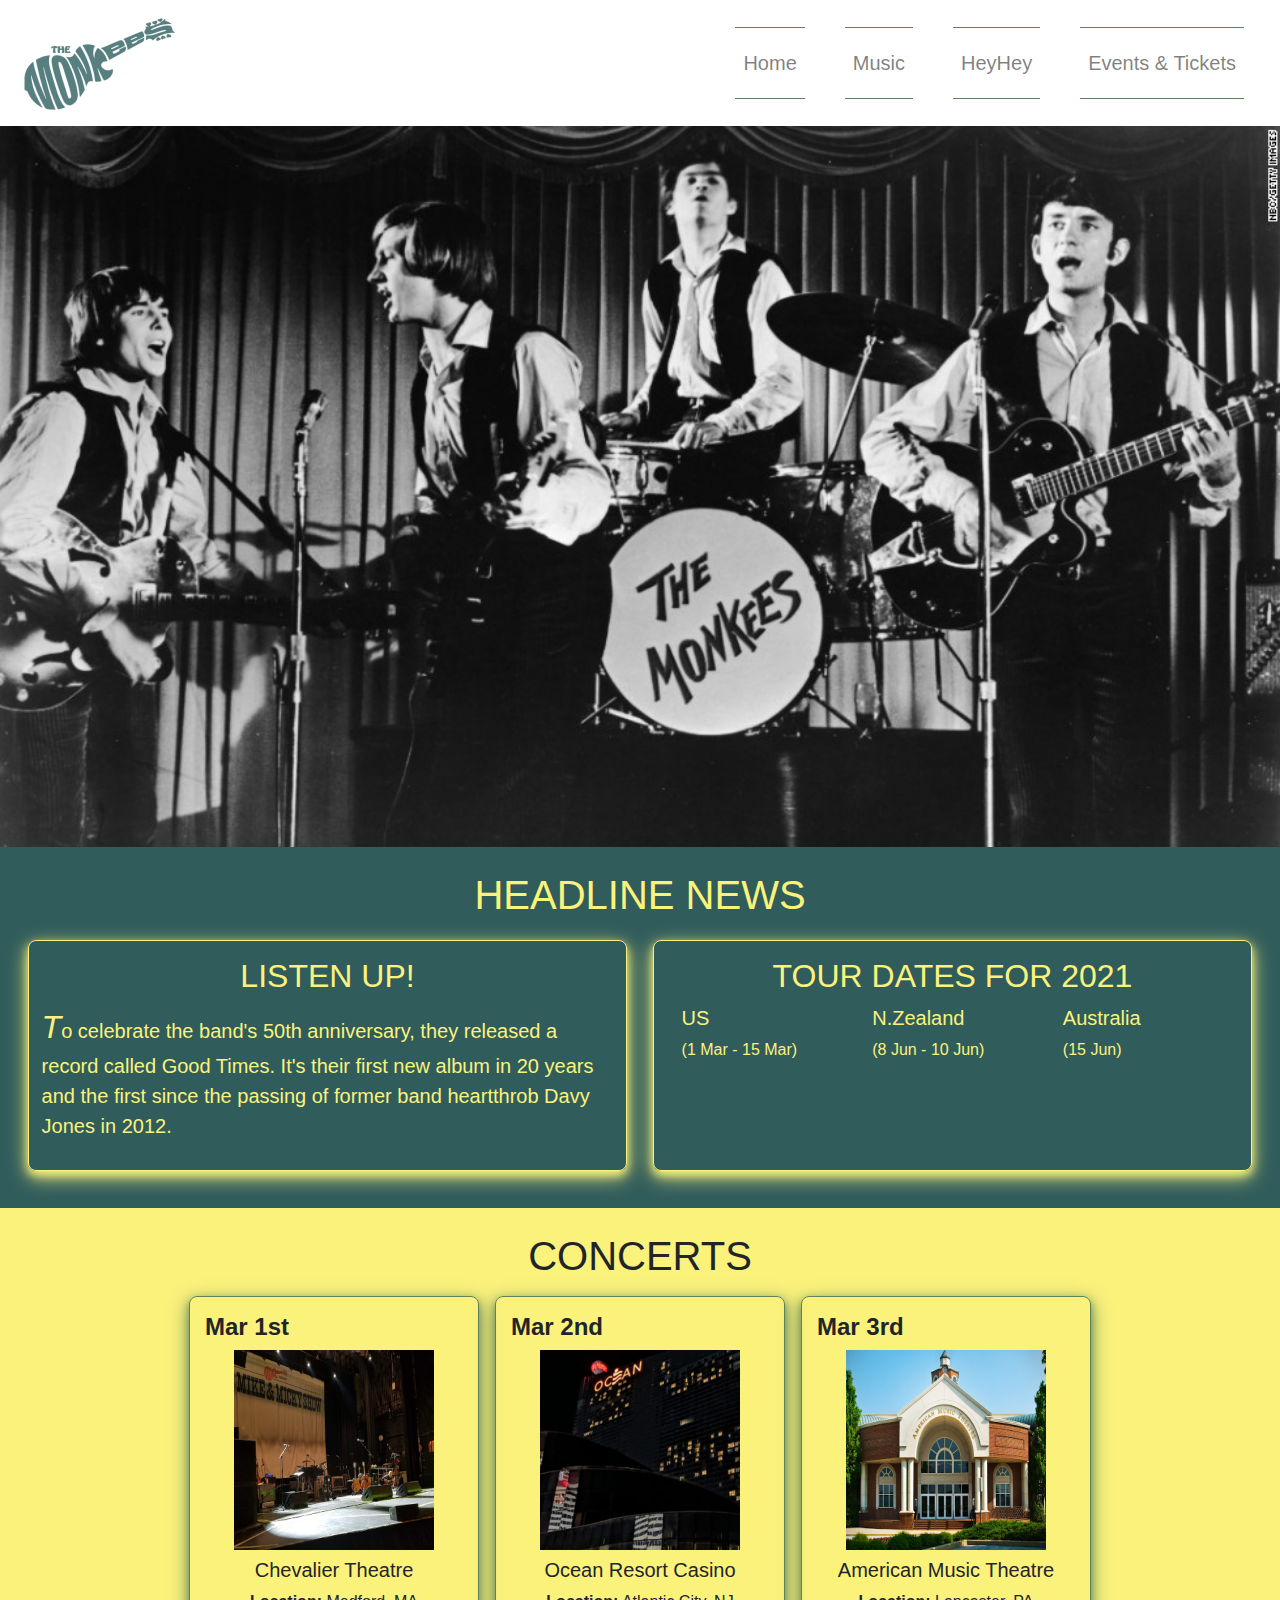
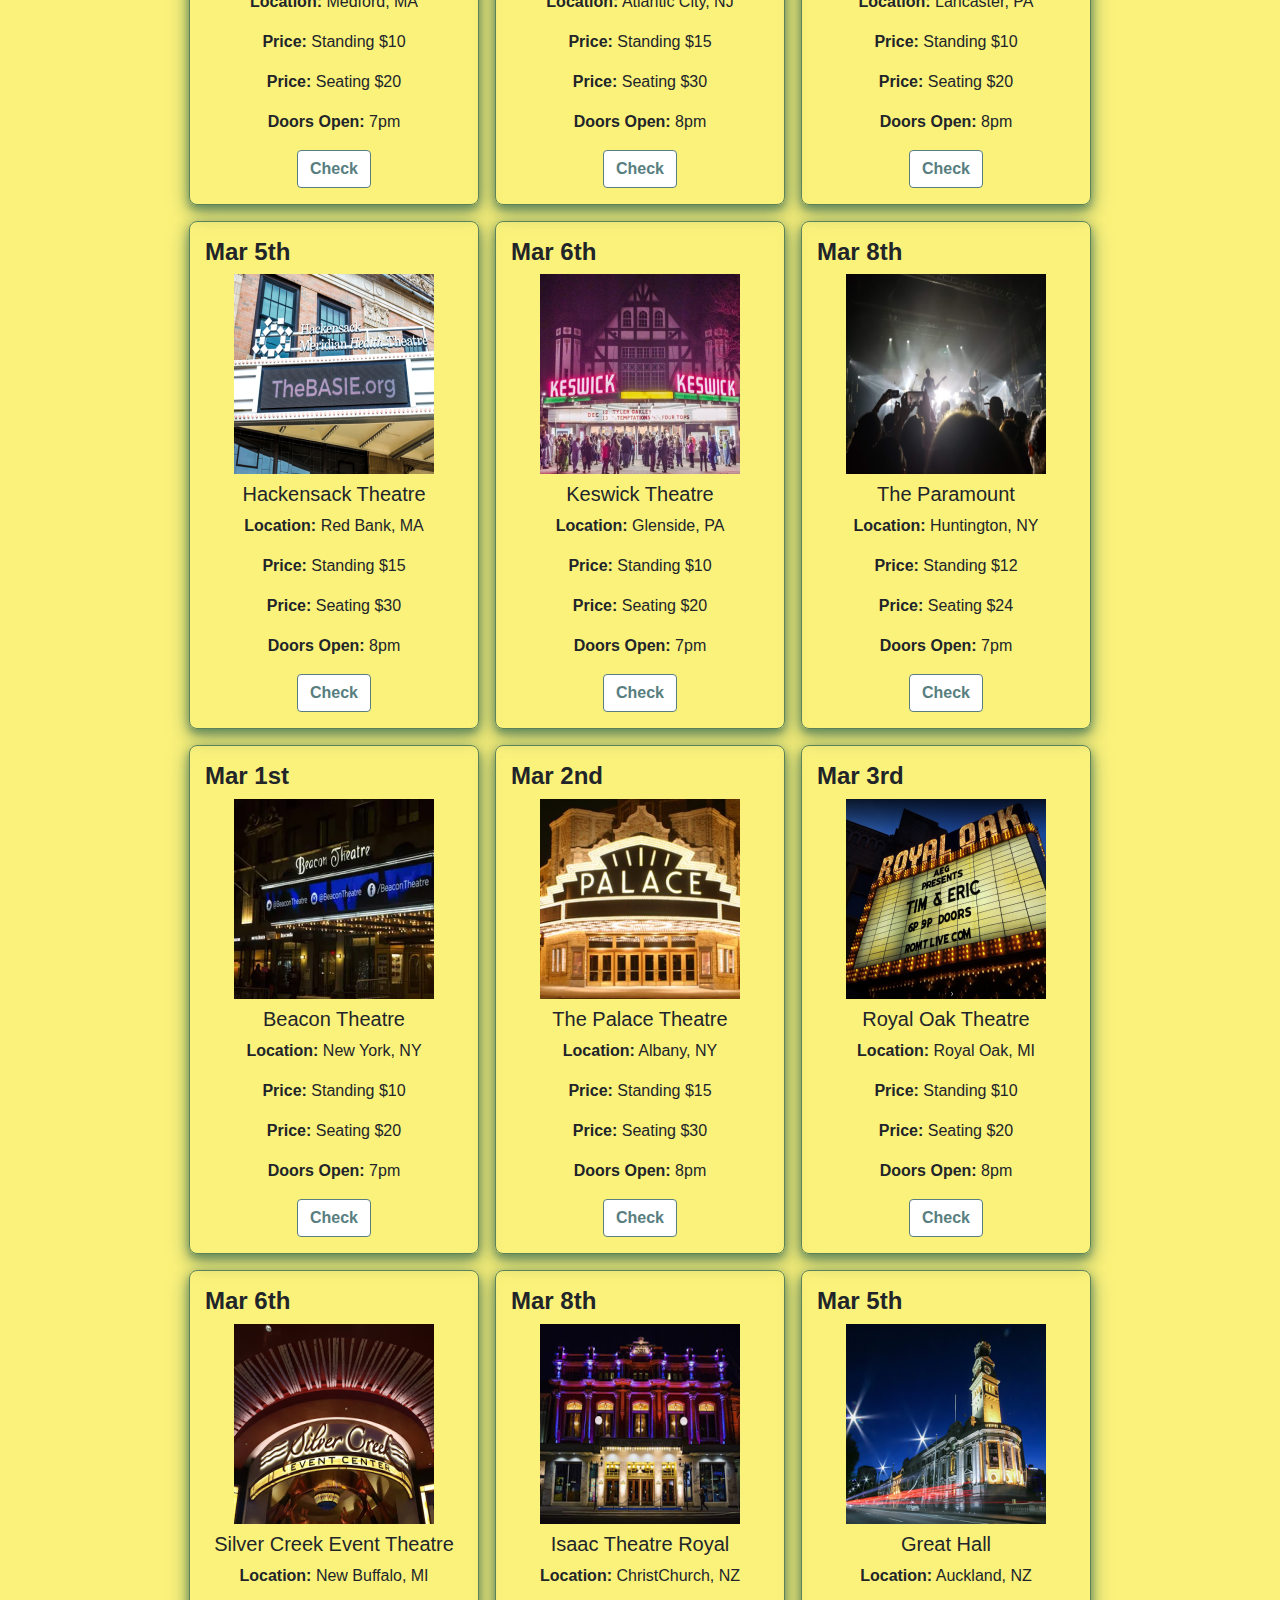
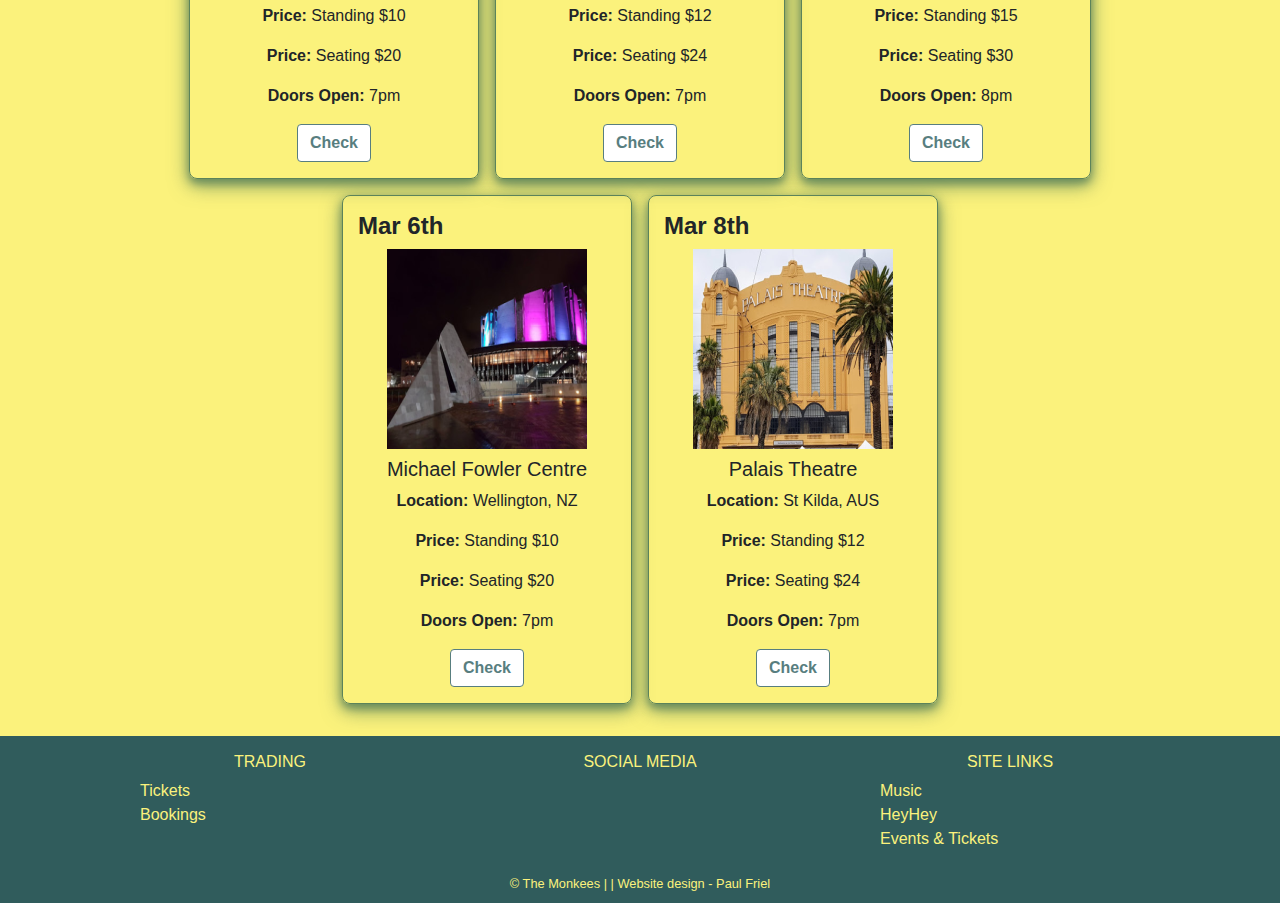
==== commit d4890e1d: "User comments updated to improve UI." ====
--- a/index.html
+++ b/index.html
@@ -415,7 +415,7 @@
     </div>
 </footer>
 
-!-- Scroll to top of page button -->
+<!-- Scroll to top of page button -->
     <a href="#move-up" class="btn btn-up move-top" title="Move to top"><i
             class="fas fa-angle-double-up"></i></a>
             
--- a/assets/css/style.css
+++ b/assets/css/style.css
@@ -534,6 +534,52 @@
     box-shadow: 0 4px 8px 0 rgba(0, 0, 0, 0.2), 0 6px 20px 0 rgba(0, 0, 0, 0.19);
 }
 
+.btn-up {
+    /*top of page button found at the bottom of all the webpages*/
+    padding: 0.5rem;
+    margin: 0.5rem;
+    border-radius: 0.5rem;
+    background-color: #1A1A1A;
+    /*Almost Black*/
+    border: 2px solid #1A1A1A;
+    color: #FBF27C;
+    /*Custard Yellow*/
+    font-weight: 500;
+    font-size: 1rem;
+    text-decoration: none;
+    width: 3rem;
+    text-align: center;
+    box-shadow: 0 4px 8px 0 rgba(0, 0, 0, 0.2), 0 6px 20px 0 rgba(0, 0, 0, 0.19);
+}
+
+.btn-up:hover {
+    /* top of page button change colour when hovered & clicked */
+    color: #FBF27C;
+    transform: scale(1.25);
+    text-decoration: none;
+    transition: all 0.5s ease-in-out;
+    -o-transition: all 0.5s ease-in-out;
+    /*Opera*/
+    -moz-transition: all 0.5s ease-in-out;
+    /*Windows*/
+    -webkit-transition: all 0.5s ease-in-out;
+    /*Apple*/
+}
+
+.fa-angle-double-up:hover {
+    transform: scale(1.25);
+    color: #FBF27C;
+}
+
+.move-top {
+    z-index: 99;
+	position: fixed;
+	bottom: 1rem;
+	right: 1rem;
+    display: none;
+}
+
+
 /*--------------Media Queries---------*/
 
 @media screen and (max-width: 375px) {
